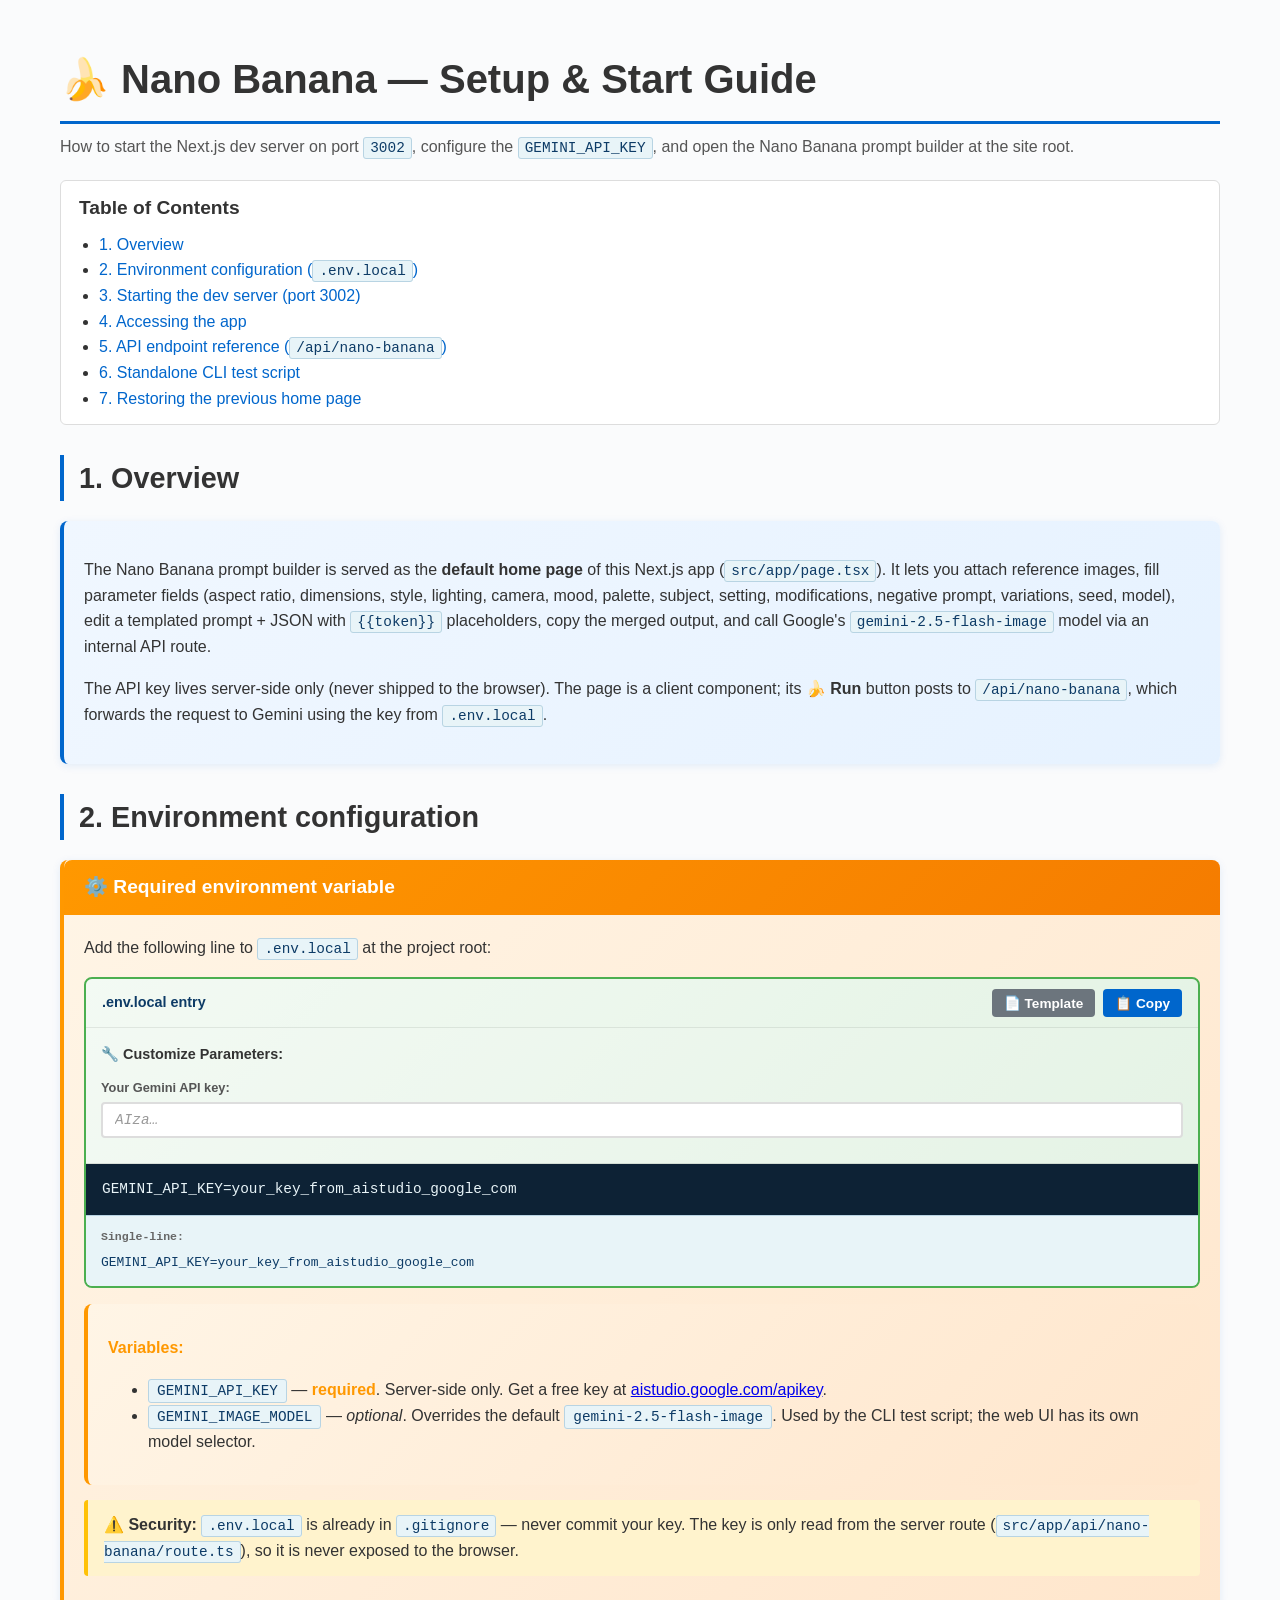
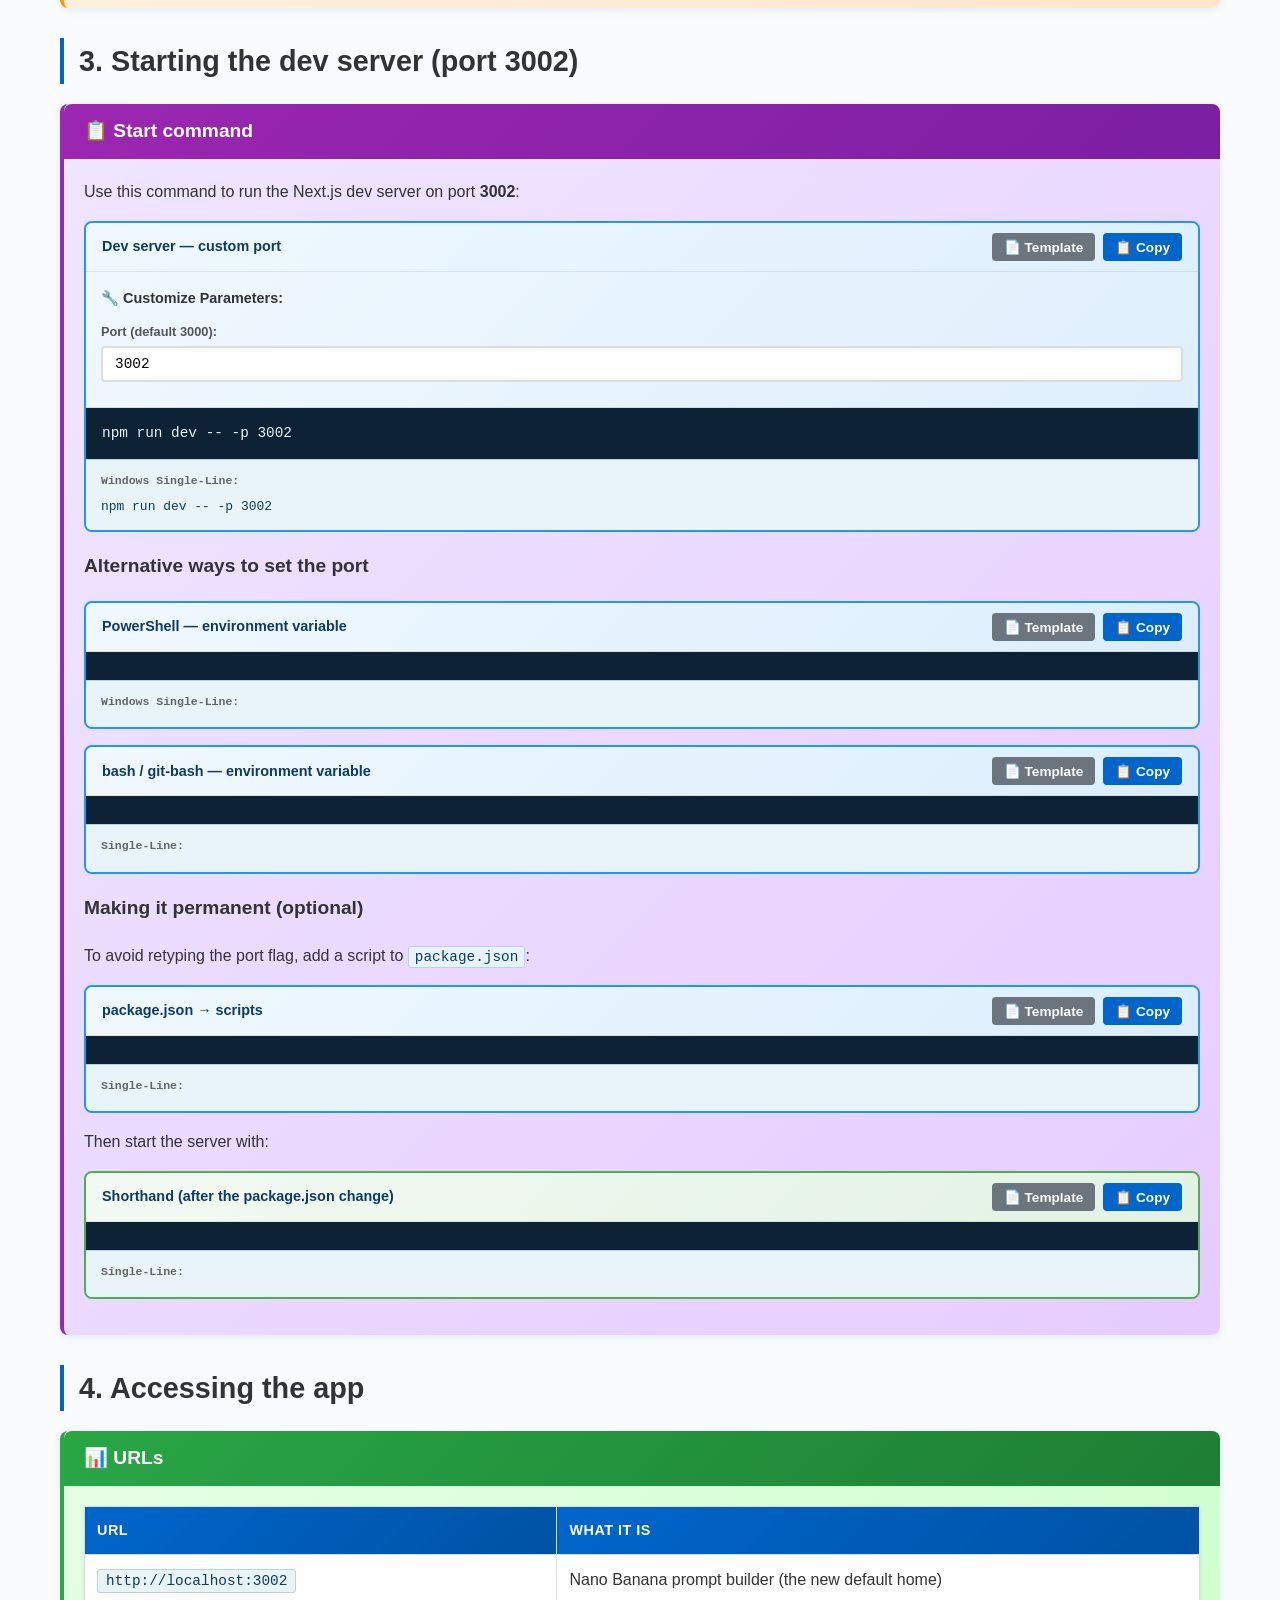
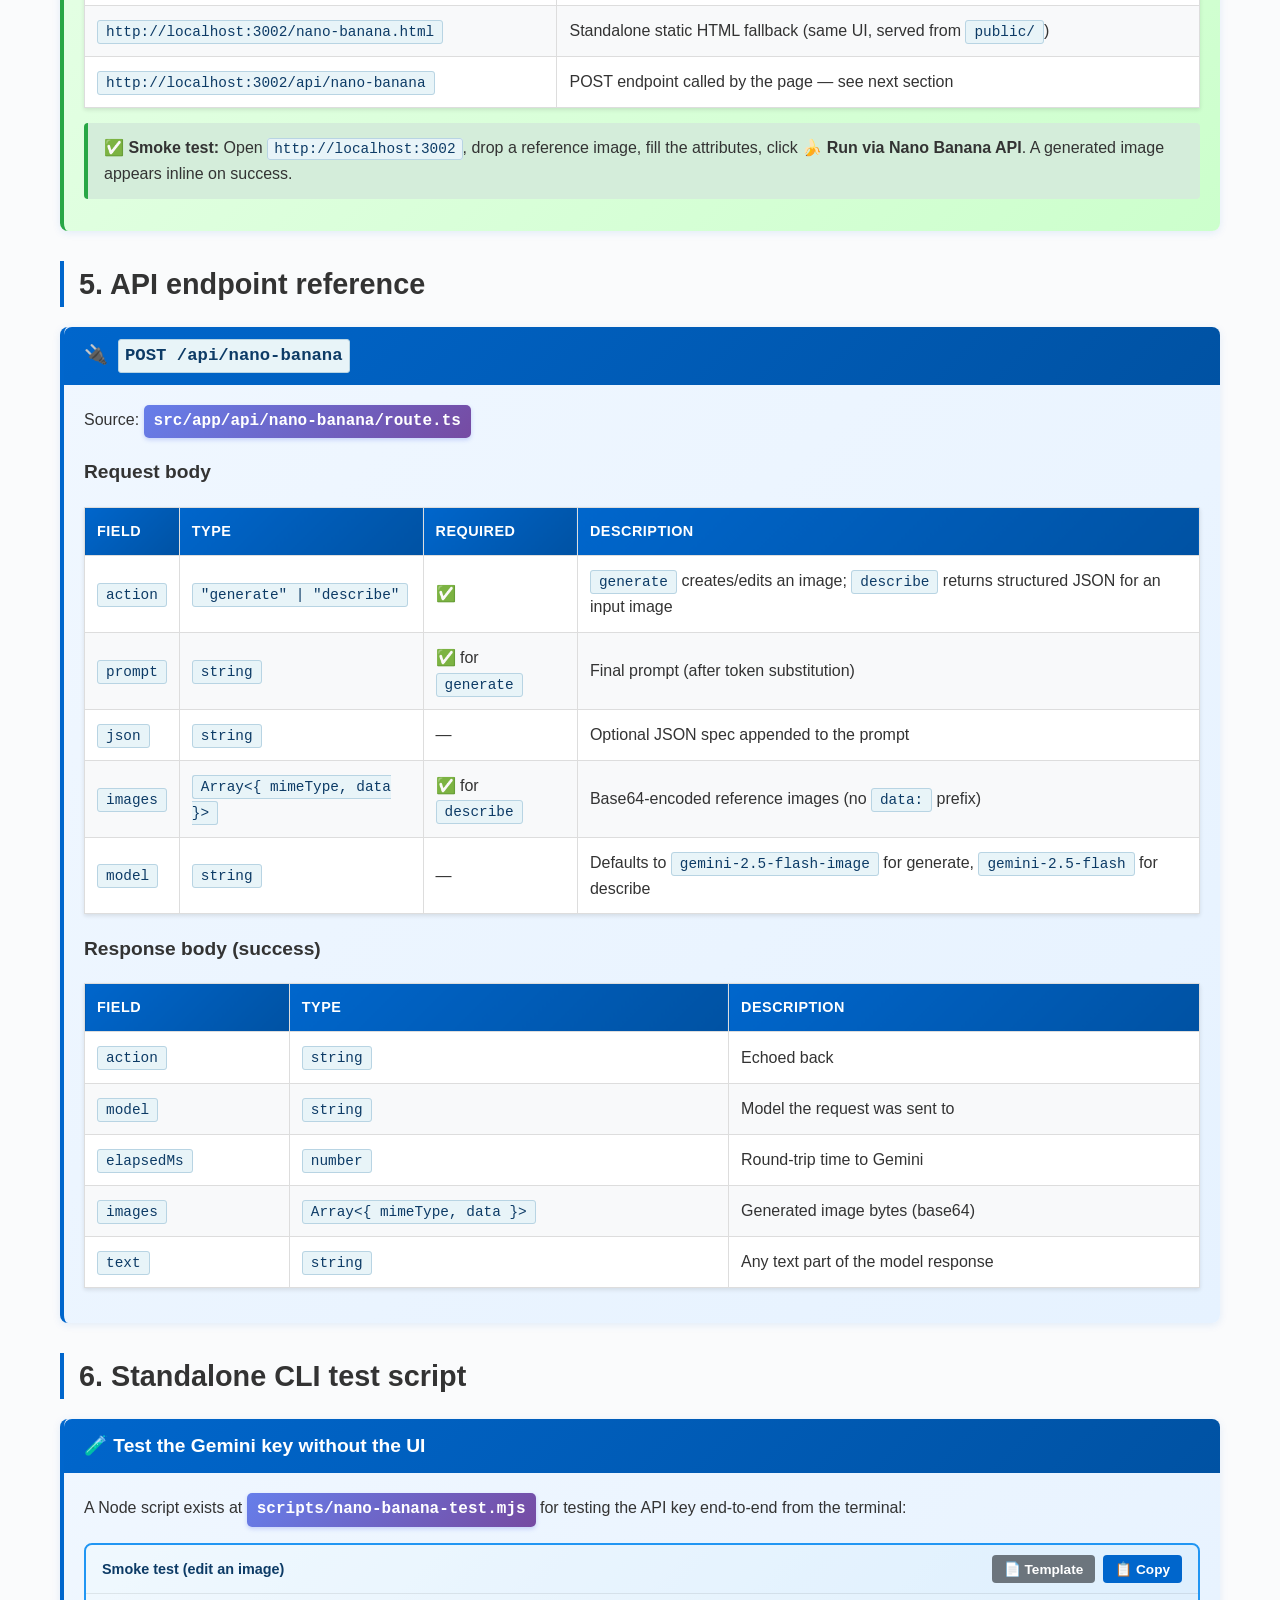
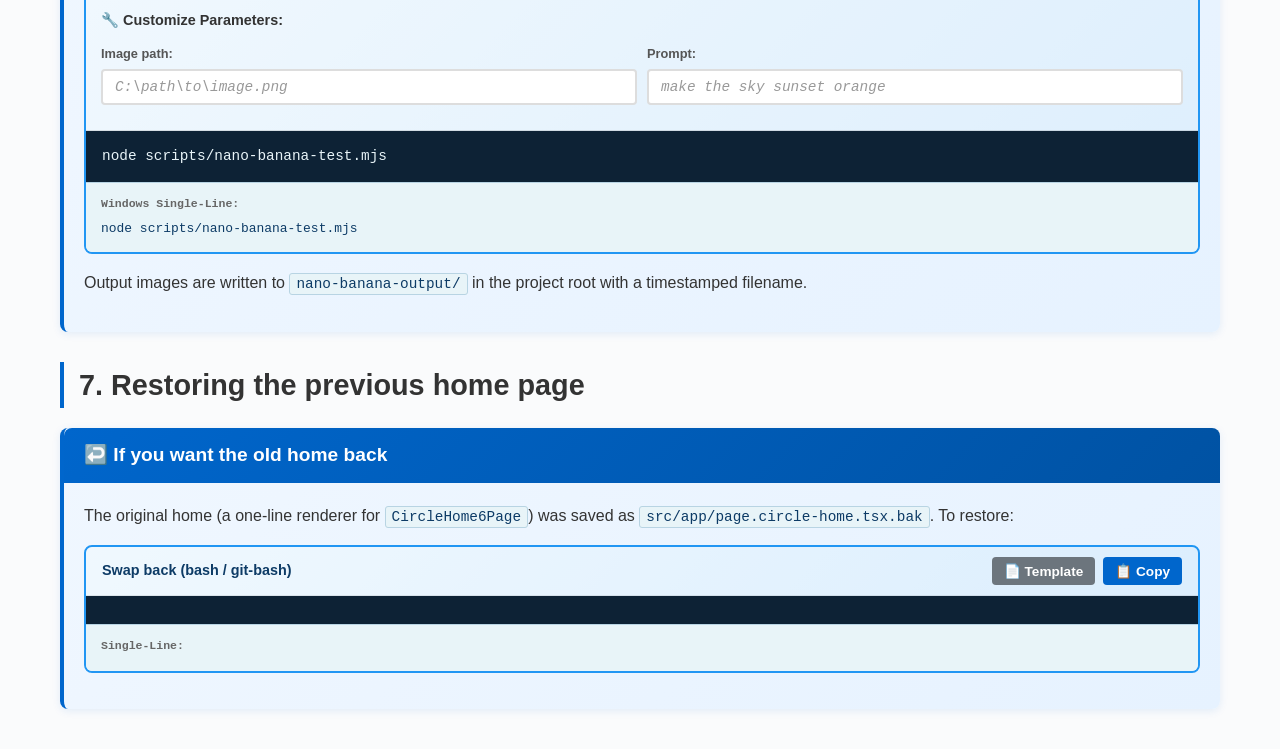
==== documentation/nano-banana/NANO_BANANA_SETUP_GUIDE.html @ 149f3171 "missing page fix" ====
<!DOCTYPE html>
<html lang="en">
<head>
<meta charset="UTF-8" />
<meta name="viewport" content="width=device-width, initial-scale=1.0" />
<meta name="description" content="Nano Banana (Gemini 2.5 Flash Image) setup guide — start the dev server, configure the API key, and run the prompt builder." />
<title>Nano Banana — Setup & Start Guide</title>
<style>
  * { box-sizing: border-box; }
  body {
    font-family: -apple-system, BlinkMacSystemFont, 'Segoe UI', Roboto, 'Helvetica Neue', Arial, sans-serif;
    line-height: 1.6; color: #333; max-width: 1200px; margin: 0 auto; padding: 20px; background: #fafbfc;
  }
  h1 { font-size: 2.5em; border-bottom: 3px solid #0066cc; padding-bottom: 10px; margin-bottom: 10px; }
  h2 { font-size: 1.8em; border-left: 4px solid #0066cc; padding-left: 15px; margin: 30px 0 15px 0; }
  h3 { font-size: 1.2em; color: #333; }
  h4 { font-size: 1em; color: #555; margin: 12px 0 6px 0; }
  p.lede { color: #555; margin-top: 0; }
  code {
    background-color: #e8f4f8; color: #0d3b66; padding: 2px 6px;
    border-radius: 3px; border: 1px solid #b8d4e3;
    font-family: 'Courier New', monospace; font-size: 0.9em;
  }
  .code-highlight { background-color: #e8f4f8; color: #0d3b66; padding: 2px 6px; border-radius: 3px; border: 1px solid #b8d4e3; font-family: 'Courier New', monospace; }
  .script-name {
    background: linear-gradient(135deg, #667eea 0%, #764ba2 100%); color: white;
    padding: 4px 10px; border-radius: 5px; font-family: 'Courier New', monospace;
    font-weight: bold; display: inline-block; box-shadow: 0 2px 4px rgba(102, 126, 234, 0.3);
  }

  /* Section containers */
  .section-container {
    background: linear-gradient(135deg, #f0f7ff 0%, #e6f2ff 100%);
    border-left: 4px solid #0066cc; border-radius: 8px;
    padding: 20px; margin: 20px 0;
    box-shadow: 0 2px 8px rgba(0, 102, 204, 0.1);
  }
  .section-container.usage { background: linear-gradient(135deg, #f0e6ff 0%, #e6ccff 100%); border-left-color: #9c27b0; }
  .section-container.parameters { background: linear-gradient(135deg, #fff5e6 0%, #ffe6cc 100%); border-left-color: #ff9800; }
  .section-container.output { background: linear-gradient(135deg, #e6ffe6 0%, #ccffcc 100%); border-left-color: #28a745; }
  .section-header {
    background: linear-gradient(135deg, #0066cc 0%, #0052a3 100%); color: white;
    padding: 12px 20px; margin: -20px -20px 20px -20px; border-radius: 8px 8px 0 0;
    font-size: 1.2em; font-weight: bold; display: flex; align-items: center; gap: 10px;
  }
  .section-header.usage { background: linear-gradient(135deg, #9c27b0 0%, #7b1fa2 100%); }
  .section-header.parameters { background: linear-gradient(135deg, #ff9800 0%, #f57c00 100%); }
  .section-header.output { background: linear-gradient(135deg, #28a745 0%, #1e7e34 100%); }

  /* Info / warning boxes */
  .info { background: #d1ecf1; border-left: 4px solid #0c5460; padding: 12px 16px; margin: 12px 0; border-radius: 4px; }
  .warning { background: #fff3cd; border-left: 4px solid #ffc107; padding: 12px 16px; margin: 12px 0; border-radius: 4px; }
  .success { background: #d4edda; border-left: 4px solid #28a745; padding: 12px 16px; margin: 12px 0; border-radius: 4px; }
  .info code, .warning code, .success code { background-color: #e8f4f8; color: #0d3b66; border: 1px solid #b8d4e3; }

  /* Command blocks */
  .command-block {
    border-radius: 8px; padding: 0; margin: 16px 0; overflow: hidden;
    border: 2px solid #2196f3;
    background: linear-gradient(135deg, #e3f2fd 0%, #bbdefb 100%);
  }
  .command-block.verify {
    background: linear-gradient(135deg, #e8f5e9 0%, #c8e6c9 100%);
    border-color: #4caf50;
  }
  .command-header {
    display: flex; align-items: center; justify-content: space-between;
    padding: 10px 16px; background: rgba(255, 255, 255, 0.45);
    border-bottom: 1px solid rgba(0, 0, 0, 0.08);
  }
  .command-type { font-weight: bold; color: #0d3b66; font-size: 0.9em; }
  .command-header-buttons { display: flex; gap: 8px; }
  .command-parameters { padding: 15px; background: rgba(255, 255, 255, 0.5); border-bottom: 1px solid rgba(0, 0, 0, 0.1); }
  .command-parameters h5 { margin: 0 0 12px 0; font-size: 0.9em; color: #333; font-weight: bold; }
  .parameter-group { display: grid; grid-template-columns: 1fr 1fr; gap: 10px; margin-bottom: 10px; }
  .parameter-group.single { grid-template-columns: 1fr; }
  .parameter-input { display: flex; flex-direction: column; gap: 4px; }
  .parameter-input label { font-size: 0.8em; color: #555; font-weight: 600; }
  .parameter-input input {
    padding: 8px 12px; border: 2px solid #ddd; border-radius: 4px;
    font-family: 'Courier New', monospace; font-size: 0.9em;
    transition: border-color 0.2s ease;
  }
  .parameter-input input:focus { outline: none; border-color: #0066cc; box-shadow: 0 0 0 3px rgba(0, 102, 204, 0.1); }
  .parameter-input input::placeholder { color: #999; font-style: italic; }
  @media (max-width: 768px) { .parameter-group { grid-template-columns: 1fr; } }

  .command-content {
    background: #0d2235; color: #e8f4f8; padding: 14px 16px;
    font-family: 'Courier New', monospace; font-size: 0.9em; white-space: pre-wrap; word-break: break-word;
  }
  .command-single-line {
    padding: 12px 15px; background: #e8f4f8; color: #0d3b66;
    border-top: 1px solid #b8d4e3; font-family: 'Courier New', monospace; font-size: 0.9em;
  }
  .command-single-line-label { color: #666; font-size: 0.8em; margin-bottom: 4px; font-weight: bold; }
  .command-single-line code { background: transparent; border: none; padding: 0; color: #0d3b66; }

  /* Copy buttons */
  .copy-button, .copy-button-template {
    color: white; border: none; padding: 6px 12px; border-radius: 4px;
    cursor: pointer; font-size: 0.85em; font-weight: bold;
    transition: all 0.3s ease;
  }
  .copy-button { background-color: #0066cc; }
  .copy-button:hover { background-color: #0052a3; transform: translateY(-1px); box-shadow: 0 2px 4px rgba(0, 0, 0, 0.2); }
  .copy-button.copied { background-color: #28a745; }
  .copy-button-template { background-color: #6c757d; }
  .copy-button-template:hover { background-color: #5a6268; transform: translateY(-1px); box-shadow: 0 2px 4px rgba(0, 0, 0, 0.2); }
  .copy-button-template.copied { background-color: #28a745; }

  /* Tables */
  table {
    border-collapse: collapse; width: 100%; margin: 15px 0;
    background: white; box-shadow: 0 2px 4px rgba(0, 0, 0, 0.1);
  }
  th, td { border: 1px solid #ddd; padding: 12px; text-align: left; }
  th {
    background: linear-gradient(135deg, #0066cc 0%, #0052a3 100%); color: white;
    font-weight: bold; text-transform: uppercase; font-size: 0.9em; letter-spacing: 0.5px;
  }
  tr:nth-child(even) { background-color: #f8f9fa; }
  tr:hover { background-color: #e3f2fd; transition: background-color 0.2s ease; }
  td code { background-color: #e8f4f8; color: #0d3b66; padding: 3px 8px; border-radius: 3px; border: 1px solid #b8d4e3; }

  /* TOC */
  .toc { background: #fff; border: 1px solid #ddd; border-radius: 6px; padding: 12px 18px; margin: 20px 0; }
  .toc h3 { margin: 0 0 8px 0; }
  .toc ul { margin: 0; padding-left: 20px; }
  .toc a { color: #0066cc; text-decoration: none; }
  .toc a:hover { text-decoration: underline; }

  /* Parameters list container */
  .parameters-list { background: linear-gradient(135deg, #fff5e6 0%, #ffe6cc 100%); border-left: 4px solid #ff9800; border-radius: 8px; padding: 15px 20px; margin: 15px 0; }
  .parameters-list strong { color: #ff9800; font-weight: bold; }
  .parameters-list code { background-color: #e8f4f8; color: #0d3b66; padding: 3px 8px; border-radius: 3px; border: 1px solid #b8d4e3; }
</style>
</head>
<body>

<h1>🍌 Nano Banana — Setup &amp; Start Guide</h1>
<p class="lede">
  How to start the Next.js dev server on port <code>3002</code>, configure the
  <code>GEMINI_API_KEY</code>, and open the Nano Banana prompt builder at the site root.
</p>

<div class="toc">
  <h3>Table of Contents</h3>
  <ul>
    <li><a href="#overview">1. Overview</a></li>
    <li><a href="#env">2. Environment configuration (<code>.env.local</code>)</a></li>
    <li><a href="#start">3. Starting the dev server (port 3002)</a></li>
    <li><a href="#access">4. Accessing the app</a></li>
    <li><a href="#api">5. API endpoint reference (<code>/api/nano-banana</code>)</a></li>
    <li><a href="#cli">6. Standalone CLI test script</a></li>
    <li><a href="#restore">7. Restoring the previous home page</a></li>
  </ul>
</div>

<!-- ============================================ -->
<h2 id="overview">1. Overview</h2>
<div class="section-container">
  <p>
    The Nano Banana prompt builder is served as the <strong>default home page</strong> of this Next.js app
    (<code>src/app/page.tsx</code>). It lets you attach reference images, fill parameter fields
    (aspect ratio, dimensions, style, lighting, camera, mood, palette, subject, setting, modifications,
    negative prompt, variations, seed, model), edit a templated prompt + JSON with <code>{{token}}</code>
    placeholders, copy the merged output, and call Google's
    <code>gemini-2.5-flash-image</code> model via an internal API route.
  </p>
  <p>
    The API key lives server-side only (never shipped to the browser). The page is a client component;
    its <strong>🍌 Run</strong> button posts to <code>/api/nano-banana</code>, which forwards the request
    to Gemini using the key from <code>.env.local</code>.
  </p>
</div>

<!-- ============================================ -->
<h2 id="env">2. Environment configuration</h2>
<div class="section-container parameters">
  <div class="section-header parameters">⚙️ Required environment variable</div>
  <p>Add the following line to <code>.env.local</code> at the project root:</p>

  <div class="command-block verify" data-command-type="verify"
       data-command-base="GEMINI_API_KEY"
       data-template-command="GEMINI_API_KEY=your_key_from_aistudio_google_com">
    <div class="command-header">
      <span class="command-type">.env.local entry</span>
      <div class="command-header-buttons">
        <button class="copy-button-template" onclick="copyTemplateCommand(this, 'env-gemini-key')" title="Copy template">📄 Template</button>
        <button class="copy-button" onclick="copyCommand(this, 'env-gemini-key')" title="Copy customized">📋 Copy</button>
      </div>
    </div>
    <div class="command-parameters">
      <h5>🔧 Customize Parameters:</h5>
      <div class="parameter-group single">
        <div class="parameter-input">
          <label for="env-gemini-key-value">Your Gemini API key:</label>
          <input type="text" id="env-gemini-key-value" placeholder="AIza…" oninput="updateCommand('env-gemini-key', 'value', this.value)">
        </div>
      </div>
    </div>
    <div class="command-content" id="env-gemini-key">GEMINI_API_KEY=your_key_from_aistudio_google_com</div>
    <div class="command-single-line">
      <div class="command-single-line-label">Single-line:</div>
      <code id="env-gemini-key-single-code">GEMINI_API_KEY=your_key_from_aistudio_google_com</code>
    </div>
  </div>

  <div class="parameters-list">
    <p><strong>Variables:</strong></p>
    <ul>
      <li><code>GEMINI_API_KEY</code> — <strong>required</strong>. Server-side only. Get a free key at <a href="https://aistudio.google.com/apikey" target="_blank" rel="noopener noreferrer">aistudio.google.com/apikey</a>.</li>
      <li><code>GEMINI_IMAGE_MODEL</code> — <em>optional</em>. Overrides the default <code>gemini-2.5-flash-image</code>. Used by the CLI test script; the web UI has its own model selector.</li>
    </ul>
  </div>

  <div class="warning">
    <strong>⚠️ Security:</strong> <code>.env.local</code> is already in <code>.gitignore</code> — never commit your key. The key is only read from the server route (<code>src/app/api/nano-banana/route.ts</code>), so it is never exposed to the browser.
  </div>
</div>

<!-- ============================================ -->
<h2 id="start">3. Starting the dev server (port 3002)</h2>
<div class="section-container usage">
  <div class="section-header usage">📋 Start command</div>

  <p>Use this command to run the Next.js dev server on port <strong>3002</strong>:</p>

  <div class="command-block" data-command-type="setup"
       data-command-base="npm run dev --"
       data-template-command="npm run dev -- -p 3002">
    <div class="command-header">
      <span class="command-type">Dev server — custom port</span>
      <div class="command-header-buttons">
        <button class="copy-button-template" onclick="copyTemplateCommand(this, 'dev-start-port')" title="Copy template">📄 Template</button>
        <button class="copy-button" onclick="copyCommand(this, 'dev-start-port')" title="Copy customized">📋 Copy</button>
      </div>
    </div>
    <div class="command-parameters">
      <h5>🔧 Customize Parameters:</h5>
      <div class="parameter-group single">
        <div class="parameter-input">
          <label for="dev-start-port-port">Port (default 3000):</label>
          <input type="text" id="dev-start-port-port" placeholder="3002" value="3002" oninput="updateCommand('dev-start-port', 'port', this.value)">
        </div>
      </div>
    </div>
    <div class="command-content" id="dev-start-port">npm run dev -- -p 3002</div>
    <div class="command-single-line">
      <div class="command-single-line-label">Windows Single-Line:</div>
      <code id="dev-start-port-single-code">npm run dev -- -p 3002</code>
    </div>
  </div>

  <h3>Alternative ways to set the port</h3>

  <div class="command-block" data-command-type="setup"
       data-command-base=""
       data-template-command="$env:PORT=&quot;3002&quot;; npm run dev">
    <div class="command-header">
      <span class="command-type">PowerShell — environment variable</span>
      <div class="command-header-buttons">
        <button class="copy-button-template" onclick="copyTemplateCommand(this, 'dev-start-pwsh')" title="Copy template">📄 Template</button>
        <button class="copy-button" onclick="copyCommand(this, 'dev-start-pwsh')" title="Copy">📋 Copy</button>
      </div>
    </div>
    <div class="command-content" id="dev-start-pwsh">$env:PORT="3002"; npm run dev</div>
    <div class="command-single-line">
      <div class="command-single-line-label">Windows Single-Line:</div>
      <code id="dev-start-pwsh-single-code">$env:PORT="3002"; npm run dev</code>
    </div>
  </div>

  <div class="command-block" data-command-type="setup"
       data-command-base=""
       data-template-command="PORT=3002 npm run dev">
    <div class="command-header">
      <span class="command-type">bash / git-bash — environment variable</span>
      <div class="command-header-buttons">
        <button class="copy-button-template" onclick="copyTemplateCommand(this, 'dev-start-bash')" title="Copy template">📄 Template</button>
        <button class="copy-button" onclick="copyCommand(this, 'dev-start-bash')" title="Copy">📋 Copy</button>
      </div>
    </div>
    <div class="command-content" id="dev-start-bash">PORT=3002 npm run dev</div>
    <div class="command-single-line">
      <div class="command-single-line-label">Single-Line:</div>
      <code id="dev-start-bash-single-code">PORT=3002 npm run dev</code>
    </div>
  </div>

  <h3>Making it permanent (optional)</h3>
  <p>To avoid retyping the port flag, add a script to <code>package.json</code>:</p>

  <div class="command-block" data-command-type="setup"
       data-command-base=""
       data-template-command='"dev:3002": "next dev --webpack -p 3002"'>
    <div class="command-header">
      <span class="command-type">package.json → scripts</span>
      <div class="command-header-buttons">
        <button class="copy-button-template" onclick="copyTemplateCommand(this, 'pkg-json-script')" title="Copy template">📄 Template</button>
        <button class="copy-button" onclick="copyCommand(this, 'pkg-json-script')" title="Copy">📋 Copy</button>
      </div>
    </div>
    <div class="command-content" id="pkg-json-script">"dev:3002": "next dev --webpack -p 3002"</div>
    <div class="command-single-line">
      <div class="command-single-line-label">Single-Line:</div>
      <code id="pkg-json-script-single-code">"dev:3002": "next dev --webpack -p 3002"</code>
    </div>
  </div>

  <p>Then start the server with:</p>

  <div class="command-block verify" data-command-type="verify"
       data-command-base=""
       data-template-command="npm run dev:3002">
    <div class="command-header">
      <span class="command-type">Shorthand (after the package.json change)</span>
      <div class="command-header-buttons">
        <button class="copy-button-template" onclick="copyTemplateCommand(this, 'dev-3002-short')" title="Copy template">📄 Template</button>
        <button class="copy-button" onclick="copyCommand(this, 'dev-3002-short')" title="Copy">📋 Copy</button>
      </div>
    </div>
    <div class="command-content" id="dev-3002-short">npm run dev:3002</div>
    <div class="command-single-line">
      <div class="command-single-line-label">Single-Line:</div>
      <code id="dev-3002-short-single-code">npm run dev:3002</code>
    </div>
  </div>
</div>

<!-- ============================================ -->
<h2 id="access">4. Accessing the app</h2>
<div class="section-container output">
  <div class="section-header output">📊 URLs</div>
  <table>
    <thead>
      <tr><th>URL</th><th>What it is</th></tr>
    </thead>
    <tbody>
      <tr><td><code>http://localhost:3002</code></td><td>Nano Banana prompt builder (the new default home)</td></tr>
      <tr><td><code>http://localhost:3002/nano-banana.html</code></td><td>Standalone static HTML fallback (same UI, served from <code>public/</code>)</td></tr>
      <tr><td><code>http://localhost:3002/api/nano-banana</code></td><td>POST endpoint called by the page — see next section</td></tr>
    </tbody>
  </table>

  <div class="success">
    <strong>✅ Smoke test:</strong> Open <code>http://localhost:3002</code>, drop a reference image, fill the attributes, click <strong>🍌 Run via Nano Banana API</strong>. A generated image appears inline on success.
  </div>
</div>

<!-- ============================================ -->
<h2 id="api">5. API endpoint reference</h2>
<div class="section-container">
  <div class="section-header">🔌 <code>POST /api/nano-banana</code></div>
  <p>Source: <span class="script-name">src/app/api/nano-banana/route.ts</span></p>

  <h3>Request body</h3>
  <table>
    <thead>
      <tr><th>Field</th><th>Type</th><th>Required</th><th>Description</th></tr>
    </thead>
    <tbody>
      <tr><td><code>action</code></td><td><code>"generate" | "describe"</code></td><td>✅</td><td><code>generate</code> creates/edits an image; <code>describe</code> returns structured JSON for an input image</td></tr>
      <tr><td><code>prompt</code></td><td><code>string</code></td><td>✅ for <code>generate</code></td><td>Final prompt (after token substitution)</td></tr>
      <tr><td><code>json</code></td><td><code>string</code></td><td>—</td><td>Optional JSON spec appended to the prompt</td></tr>
      <tr><td><code>images</code></td><td><code>Array&lt;{ mimeType, data }&gt;</code></td><td>✅ for <code>describe</code></td><td>Base64-encoded reference images (no <code>data:</code> prefix)</td></tr>
      <tr><td><code>model</code></td><td><code>string</code></td><td>—</td><td>Defaults to <code>gemini-2.5-flash-image</code> for generate, <code>gemini-2.5-flash</code> for describe</td></tr>
    </tbody>
  </table>

  <h3>Response body (success)</h3>
  <table>
    <thead>
      <tr><th>Field</th><th>Type</th><th>Description</th></tr>
    </thead>
    <tbody>
      <tr><td><code>action</code></td><td><code>string</code></td><td>Echoed back</td></tr>
      <tr><td><code>model</code></td><td><code>string</code></td><td>Model the request was sent to</td></tr>
      <tr><td><code>elapsedMs</code></td><td><code>number</code></td><td>Round-trip time to Gemini</td></tr>
      <tr><td><code>images</code></td><td><code>Array&lt;{ mimeType, data }&gt;</code></td><td>Generated image bytes (base64)</td></tr>
      <tr><td><code>text</code></td><td><code>string</code></td><td>Any text part of the model response</td></tr>
    </tbody>
  </table>
</div>

<!-- ============================================ -->
<h2 id="cli">6. Standalone CLI test script</h2>
<div class="section-container">
  <div class="section-header">🧪 Test the Gemini key without the UI</div>
  <p>A Node script exists at <span class="script-name">scripts/nano-banana-test.mjs</span> for testing the API key end-to-end from the terminal:</p>

  <div class="command-block" data-command-type="setup"
       data-command-base="node scripts/nano-banana-test.mjs"
       data-template-command='node scripts/nano-banana-test.mjs "C:\\path\\to\\image.png" "your edit prompt here"'>
    <div class="command-header">
      <span class="command-type">Smoke test (edit an image)</span>
      <div class="command-header-buttons">
        <button class="copy-button-template" onclick="copyTemplateCommand(this, 'cli-test')" title="Copy template">📄 Template</button>
        <button class="copy-button" onclick="copyCommand(this, 'cli-test')" title="Copy customized">📋 Copy</button>
      </div>
    </div>
    <div class="command-parameters">
      <h5>🔧 Customize Parameters:</h5>
      <div class="parameter-group">
        <div class="parameter-input">
          <label for="cli-test-imagePath">Image path:</label>
          <input type="text" id="cli-test-imagePath" placeholder="C:\path\to\image.png" oninput="updateCommand('cli-test', 'imagePath', this.value)">
        </div>
        <div class="parameter-input">
          <label for="cli-test-prompt">Prompt:</label>
          <input type="text" id="cli-test-prompt" placeholder="make the sky sunset orange" oninput="updateCommand('cli-test', 'prompt', this.value)">
        </div>
      </div>
    </div>
    <div class="command-content" id="cli-test">node scripts/nano-banana-test.mjs</div>
    <div class="command-single-line">
      <div class="command-single-line-label">Windows Single-Line:</div>
      <code id="cli-test-single-code">node scripts/nano-banana-test.mjs</code>
    </div>
  </div>

  <p>Output images are written to <code>nano-banana-output/</code> in the project root with a timestamped filename.</p>
</div>

<!-- ============================================ -->
<h2 id="restore">7. Restoring the previous home page</h2>
<div class="section-container">
  <div class="section-header">↩️ If you want the old home back</div>
  <p>The original home (a one-line renderer for <code>CircleHome6Page</code>) was saved as <code>src/app/page.circle-home.tsx.bak</code>. To restore:</p>

  <div class="command-block" data-command-type="verify"
       data-command-base=""
       data-template-command="mv src/app/page.tsx src/app/page.nano-banana.tsx.bak; mv src/app/page.circle-home.tsx.bak src/app/page.tsx">
    <div class="command-header">
      <span class="command-type">Swap back (bash / git-bash)</span>
      <div class="command-header-buttons">
        <button class="copy-button-template" onclick="copyTemplateCommand(this, 'restore-home')" title="Copy template">📄 Template</button>
        <button class="copy-button" onclick="copyCommand(this, 'restore-home')" title="Copy">📋 Copy</button>
      </div>
    </div>
    <div class="command-content" id="restore-home">mv src/app/page.tsx src/app/page.nano-banana.tsx.bak; mv src/app/page.circle-home.tsx.bak src/app/page.tsx</div>
    <div class="command-single-line">
      <div class="command-single-line-label">Single-Line:</div>
      <code id="restore-home-single-code">mv src/app/page.tsx src/app/page.nano-banana.tsx.bak; mv src/app/page.circle-home.tsx.bak src/app/page.tsx</code>
    </div>
  </div>
</div>

<script>
  const commandParams = {};

  function fallbackCopy(text, button) {
    const ta = document.createElement('textarea');
    ta.value = text;
    document.body.appendChild(ta);
    ta.select();
    try { document.execCommand('copy'); } catch (e) { /* ignore */ }
    document.body.removeChild(ta);
    flashCopied(button);
  }

  function flashCopied(button) {
    const original = button.textContent;
    const isTemplate = button.classList.contains('copy-button-template');
    button.classList.add('copied');
    button.textContent = '✓ Copied!';
    setTimeout(() => {
      button.classList.remove('copied');
      button.textContent = isTemplate ? '📄 Template' : '📋 Copy';
    }, 1800);
    void original;
  }

  function updateCommand(commandId, paramName, paramValue) {
    if (!commandParams[commandId]) commandParams[commandId] = {};
    commandParams[commandId][paramName] = paramValue;
    updateCommandFromParams(commandId);
  }

  function updateCommandFromParams(commandId) {
    const commandElement = document.getElementById(commandId);
    if (!commandElement) return;
    const commandBlock = commandElement.closest('.command-block');
    if (!commandBlock) return;
    const baseCommand = commandBlock.getAttribute('data-command-base') || '';
    const params = commandParams[commandId] || {};
    let command = baseCommand;

    if (commandId === 'dev-start-port') {
      const port = (params.port || '3002').trim();
      command = `npm run dev -- -p ${port}`;
    } else if (commandId === 'env-gemini-key') {
      const value = (params.value || 'your_key_from_aistudio_google_com').trim();
      command = `GEMINI_API_KEY=${value}`;
    } else if (commandId === 'cli-test') {
      const p = (params.imagePath || '').trim();
      const pr = (params.prompt || '').trim();
      command = 'node scripts/nano-banana-test.mjs';
      if (p) command += ` "${p}"`;
      if (pr) command += ` "${pr}"`;
    }

    commandElement.textContent = command;
    const single = document.getElementById(commandId + '-single-code');
    if (single) single.textContent = command;
  }

  function copyCommand(button, commandId) {
    const commandElement = document.getElementById(commandId);
    if (!commandElement) return;
    const text = commandElement.textContent.trim();
    if (navigator.clipboard && navigator.clipboard.writeText) {
      navigator.clipboard.writeText(text).then(() => flashCopied(button)).catch(() => fallbackCopy(text, button));
    } else {
      fallbackCopy(text, button);
    }
  }

  function copyTemplateCommand(button, commandId) {
    const commandBlock = button.closest('.command-block');
    if (!commandBlock) return;
    let templateCommand = commandBlock.getAttribute('data-template-command') || '';
    templateCommand = templateCommand.replace(/&quot;/g, '"');
    if (!templateCommand) {
      const commandElement = document.getElementById(commandId);
      if (commandElement) templateCommand = commandElement.textContent.trim();
    }
    if (navigator.clipboard && navigator.clipboard.writeText) {
      navigator.clipboard.writeText(templateCommand).then(() => flashCopied(button)).catch(() => fallbackCopy(templateCommand, button));
    } else {
      fallbackCopy(templateCommand, button);
    }
  }

  function initializeCommands() {
    document.querySelectorAll('.command-block[data-command-base]').forEach(block => {
      const commandContent = block.querySelector('.command-content');
      if (!commandContent || !commandContent.id) return;
      const commandId = commandContent.id;
      block.querySelectorAll('.parameter-input input').forEach(input => {
        const inputId = input.id;
        if (!inputId || !inputId.startsWith(commandId + '-')) return;
        const paramName = inputId.substring(commandId.length + 1);
        if (!commandParams[commandId]) commandParams[commandId] = {};
        commandParams[commandId][paramName] = input.value || '';
      });
      updateCommandFromParams(commandId);
    });
  }

  document.addEventListener('DOMContentLoaded', initializeCommands);
</script>

</body>
</html>
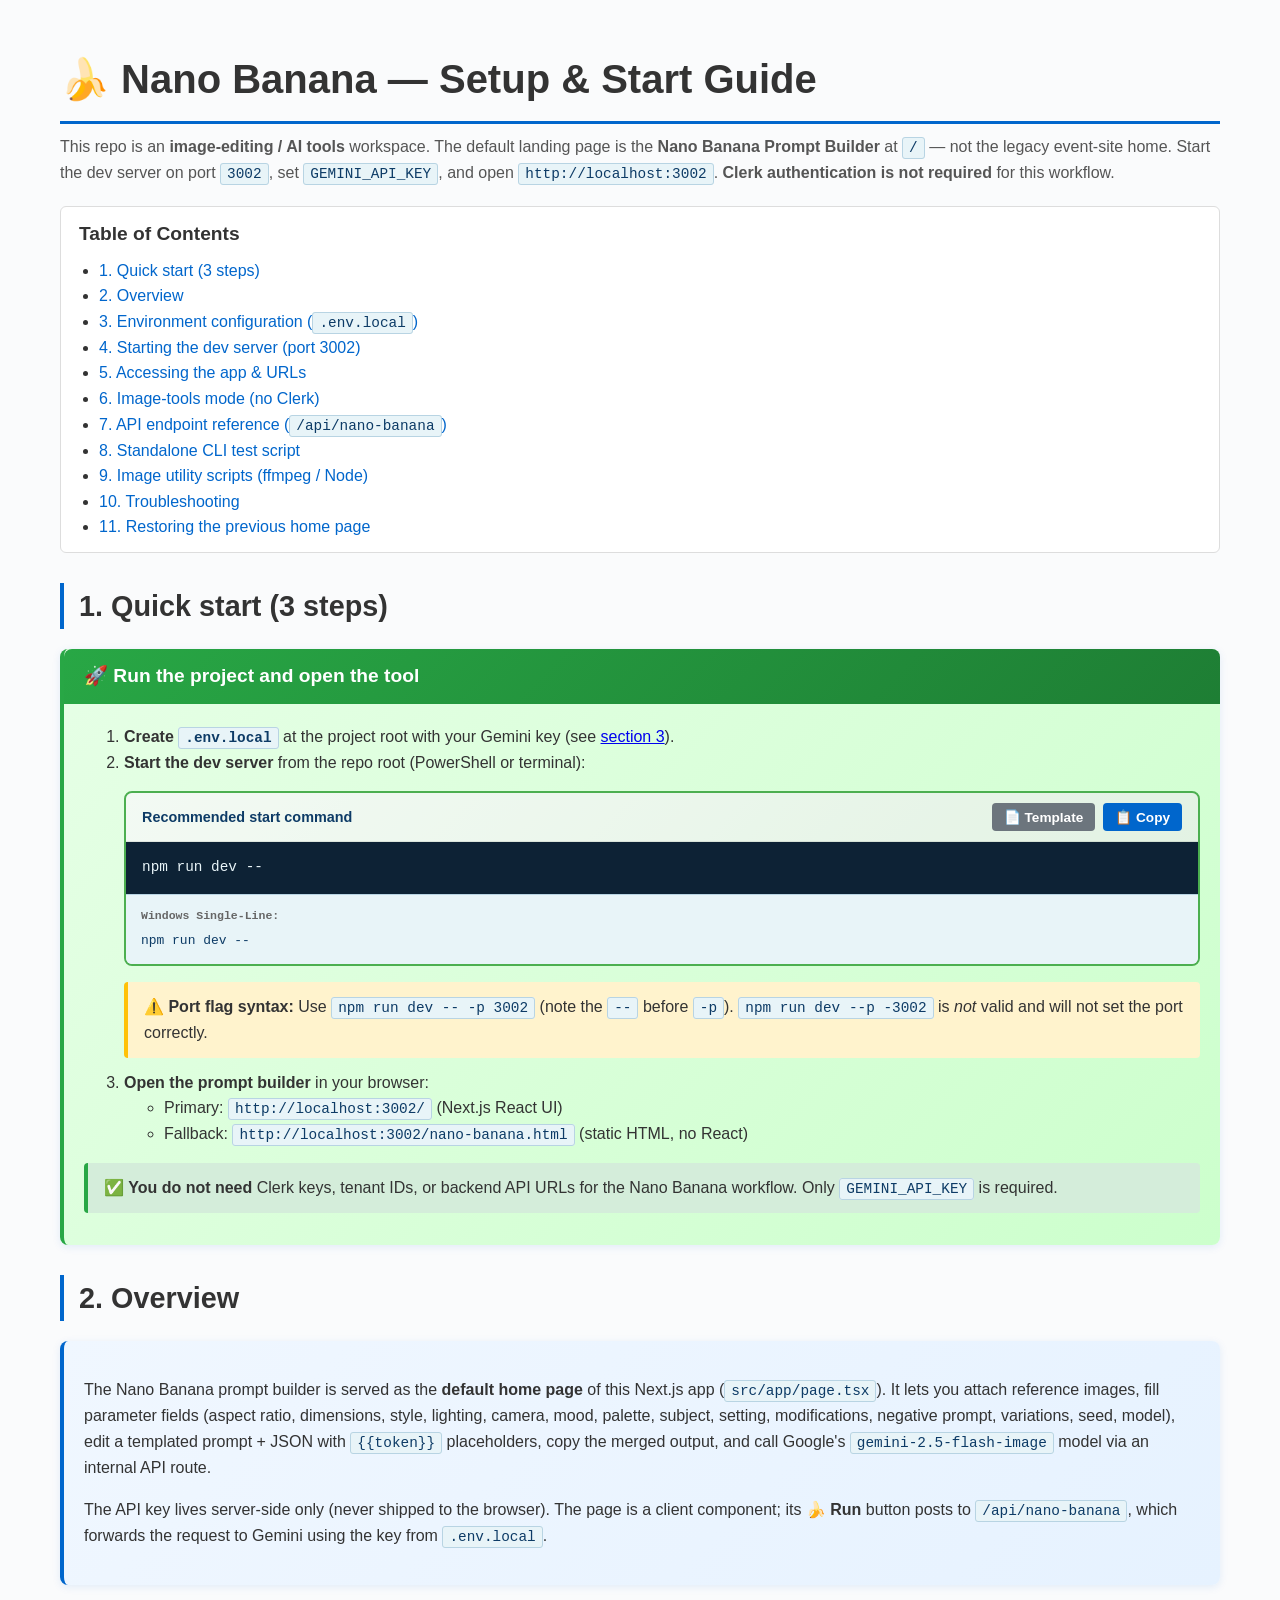
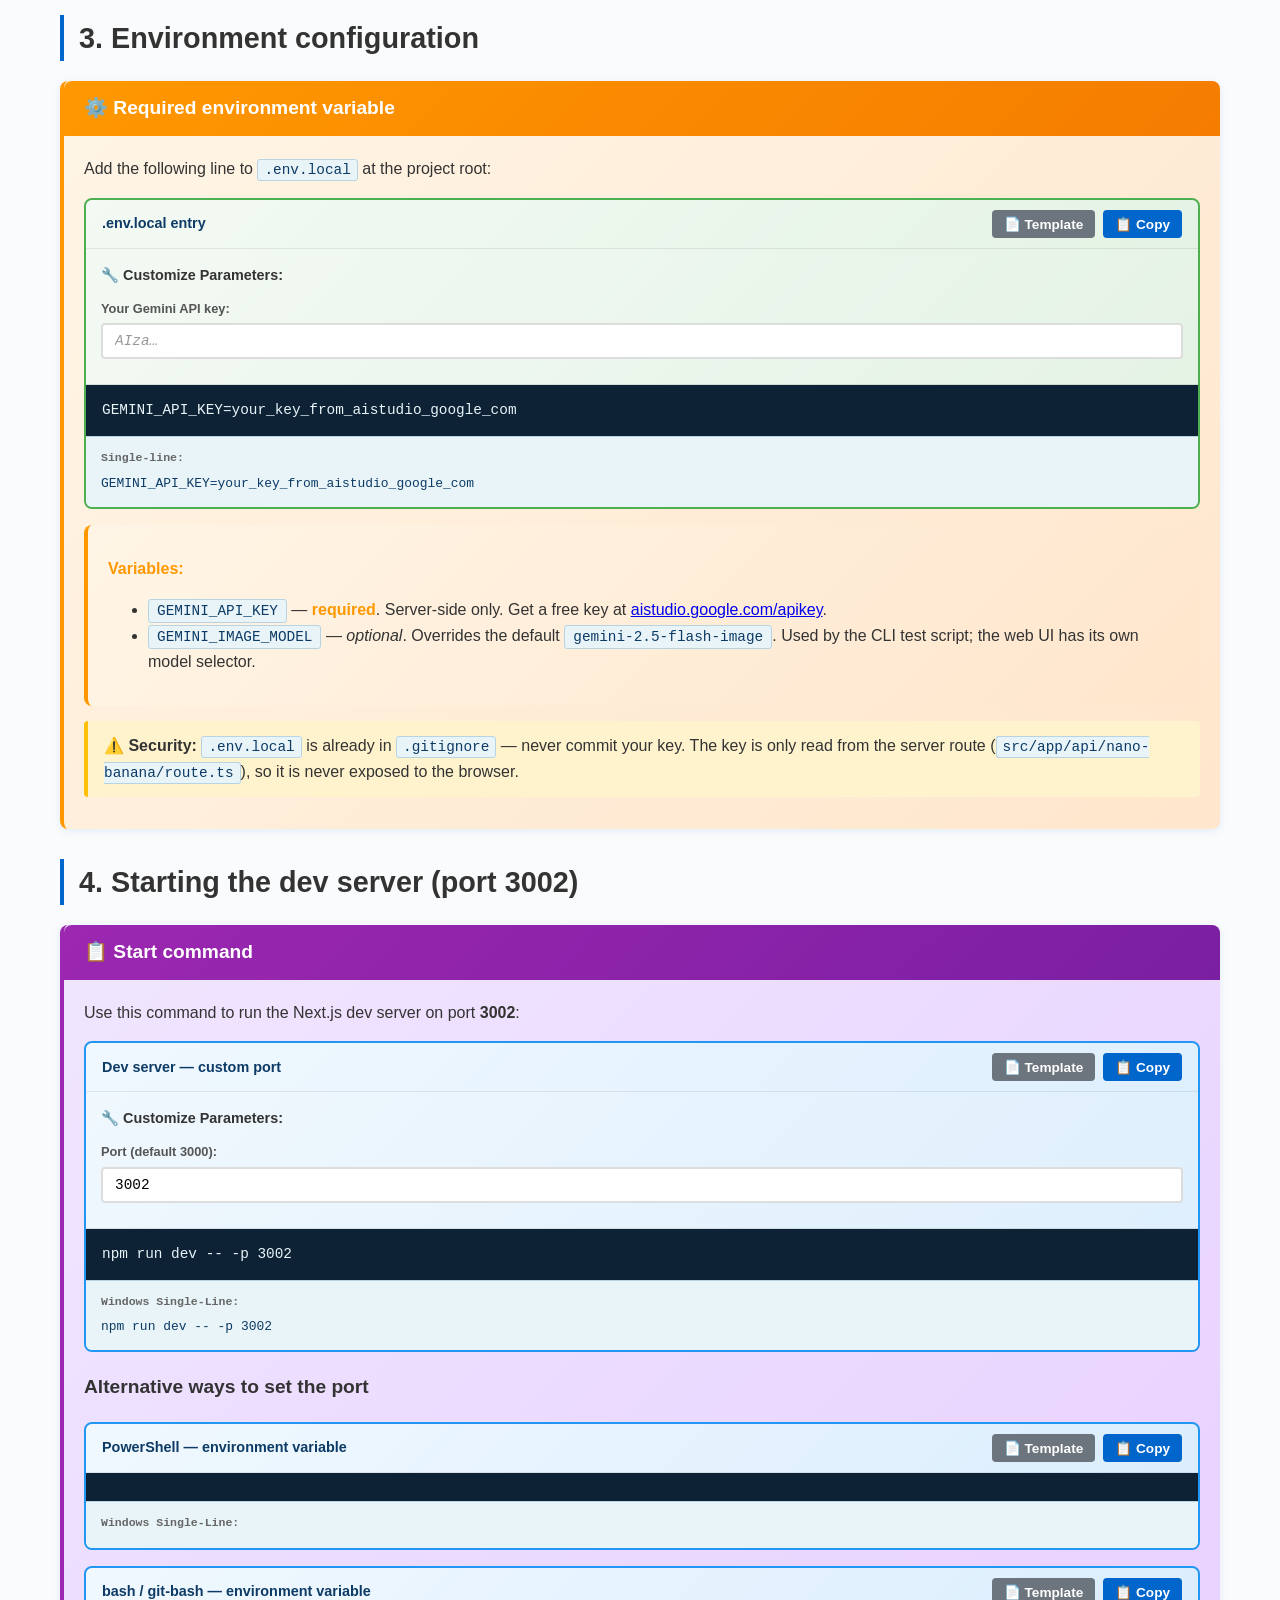
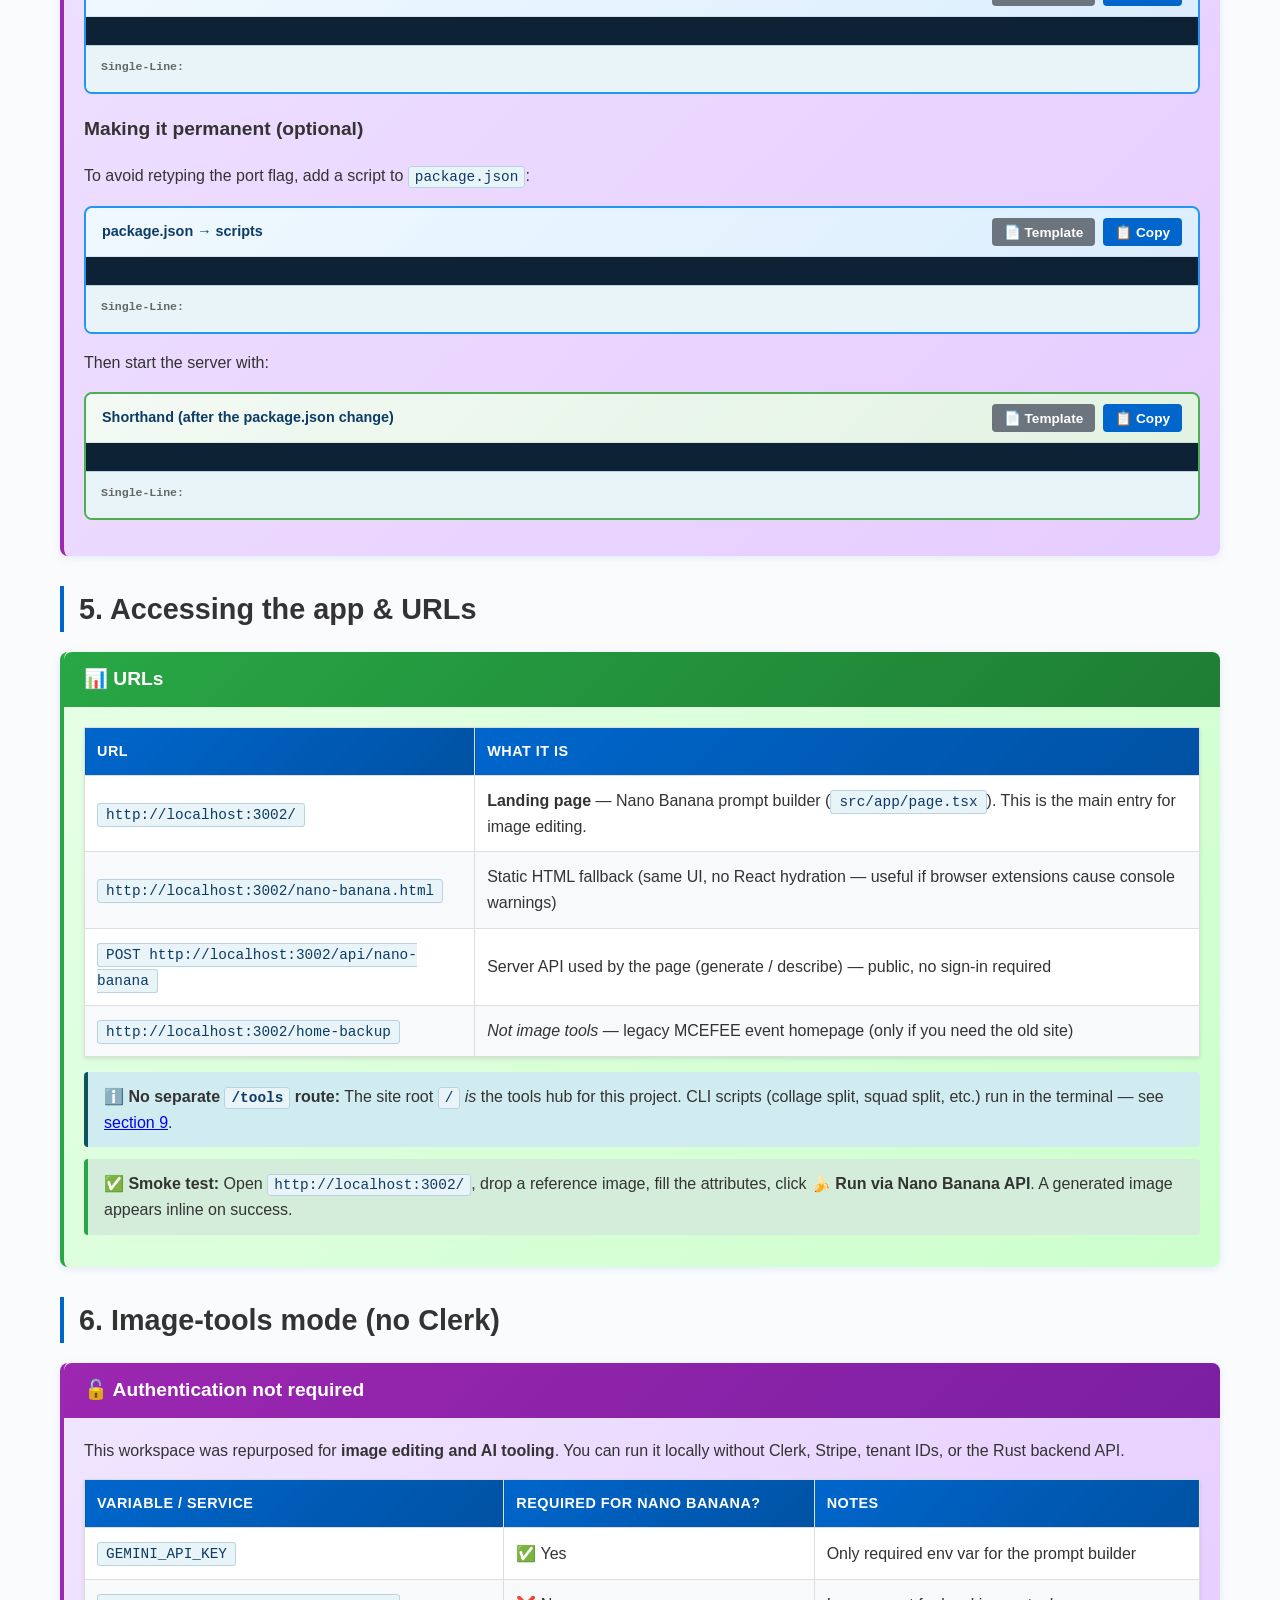
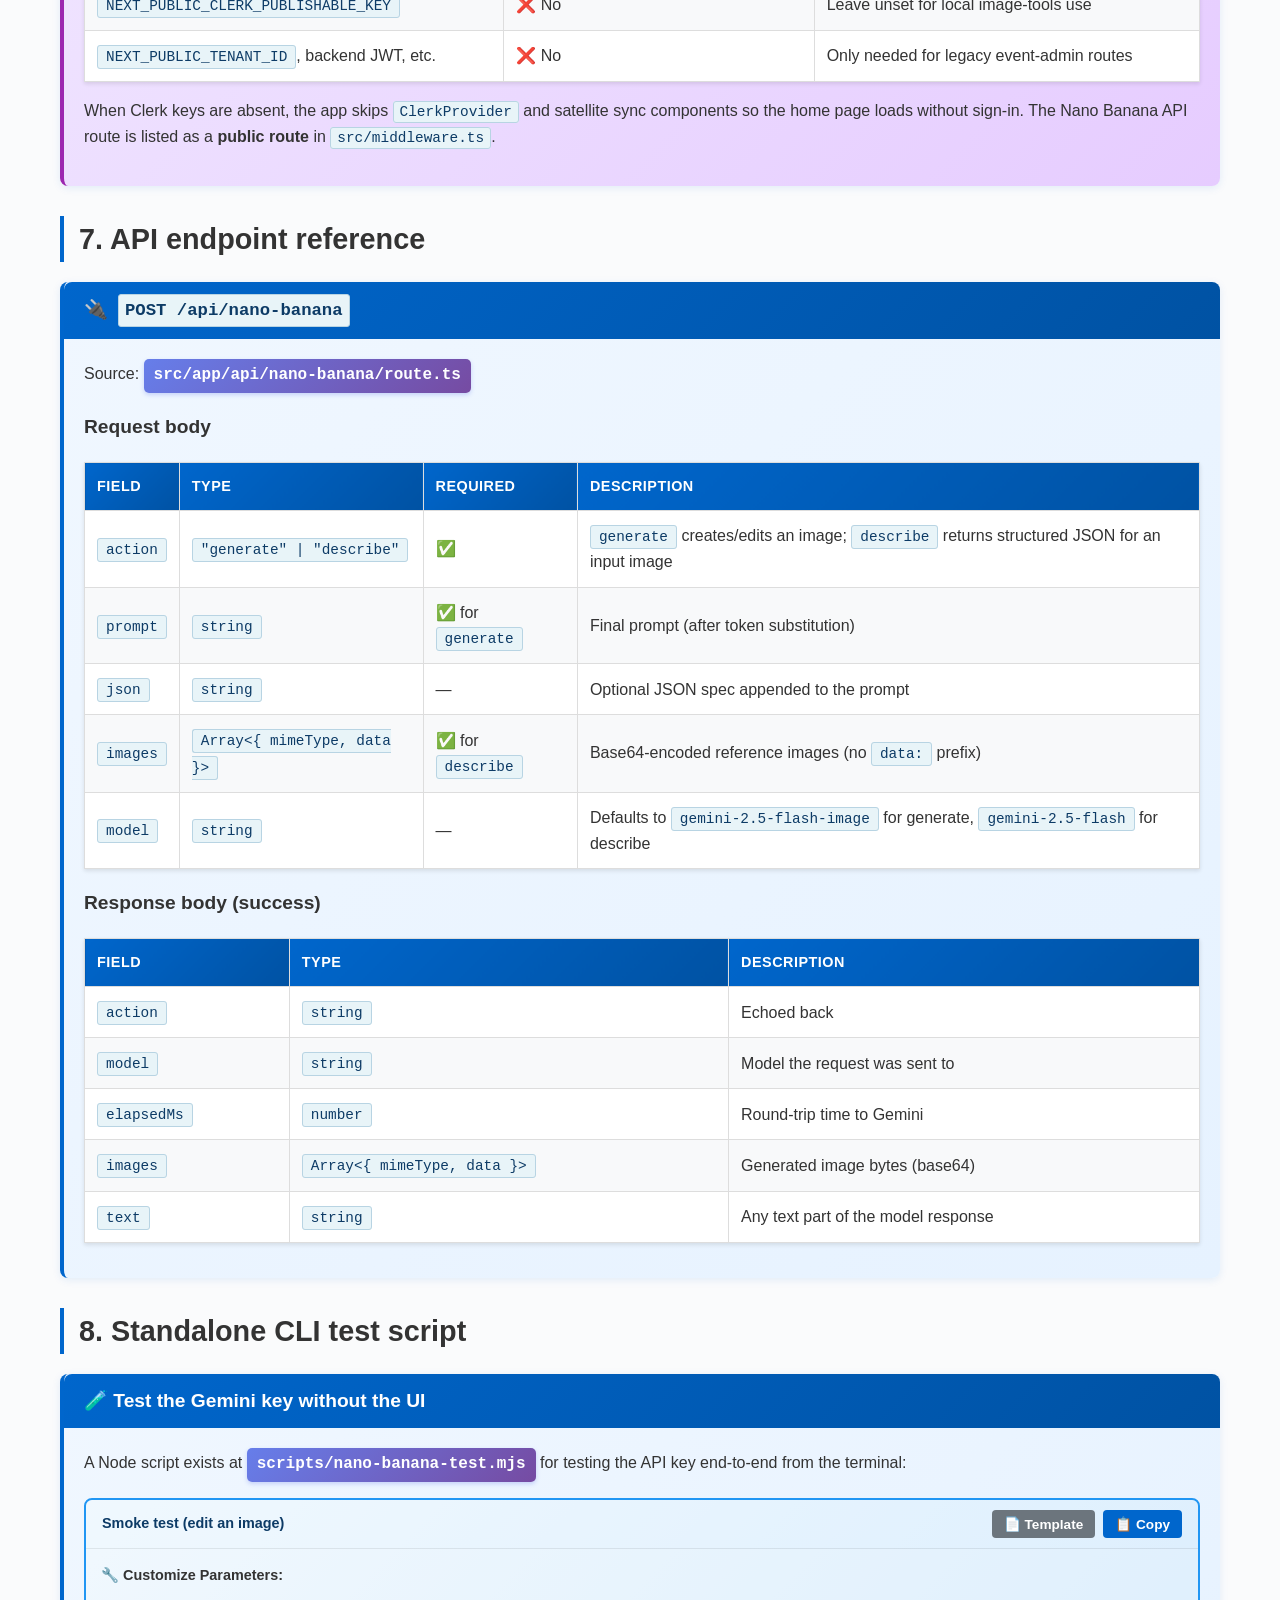
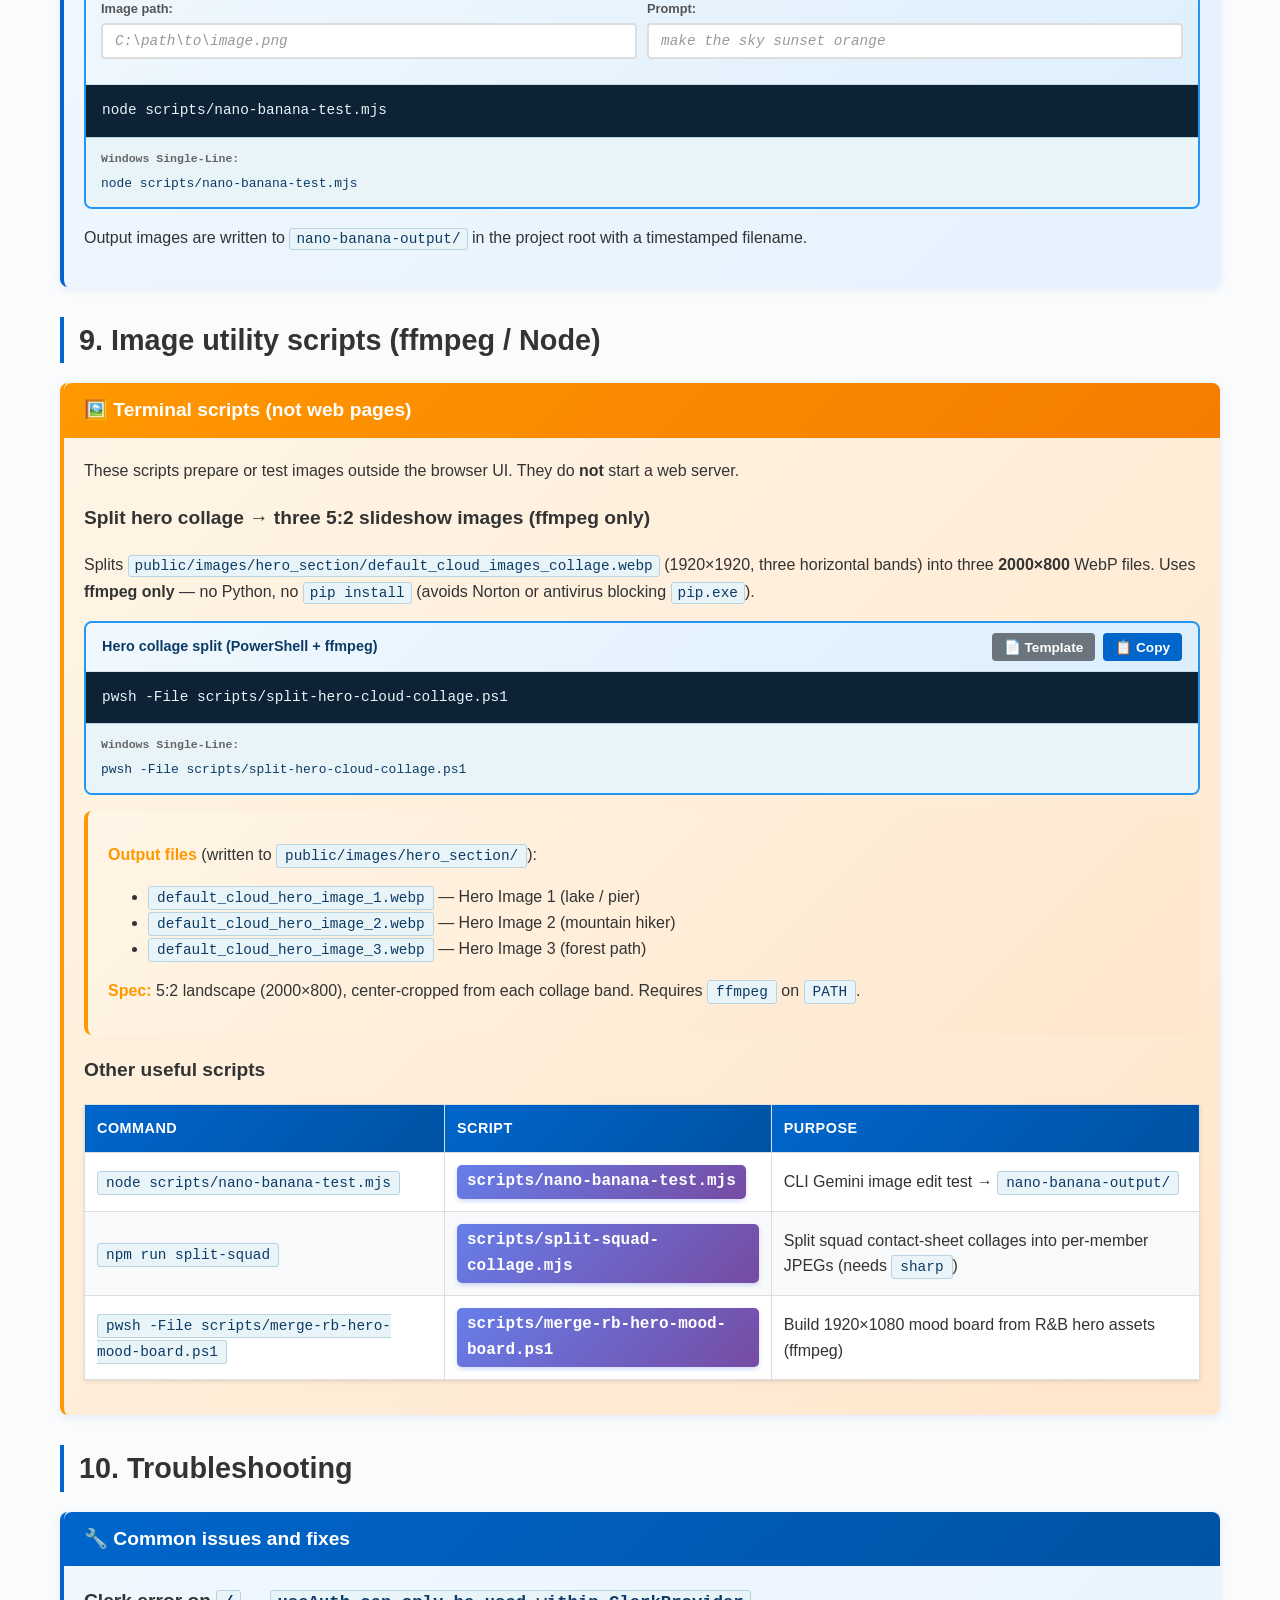
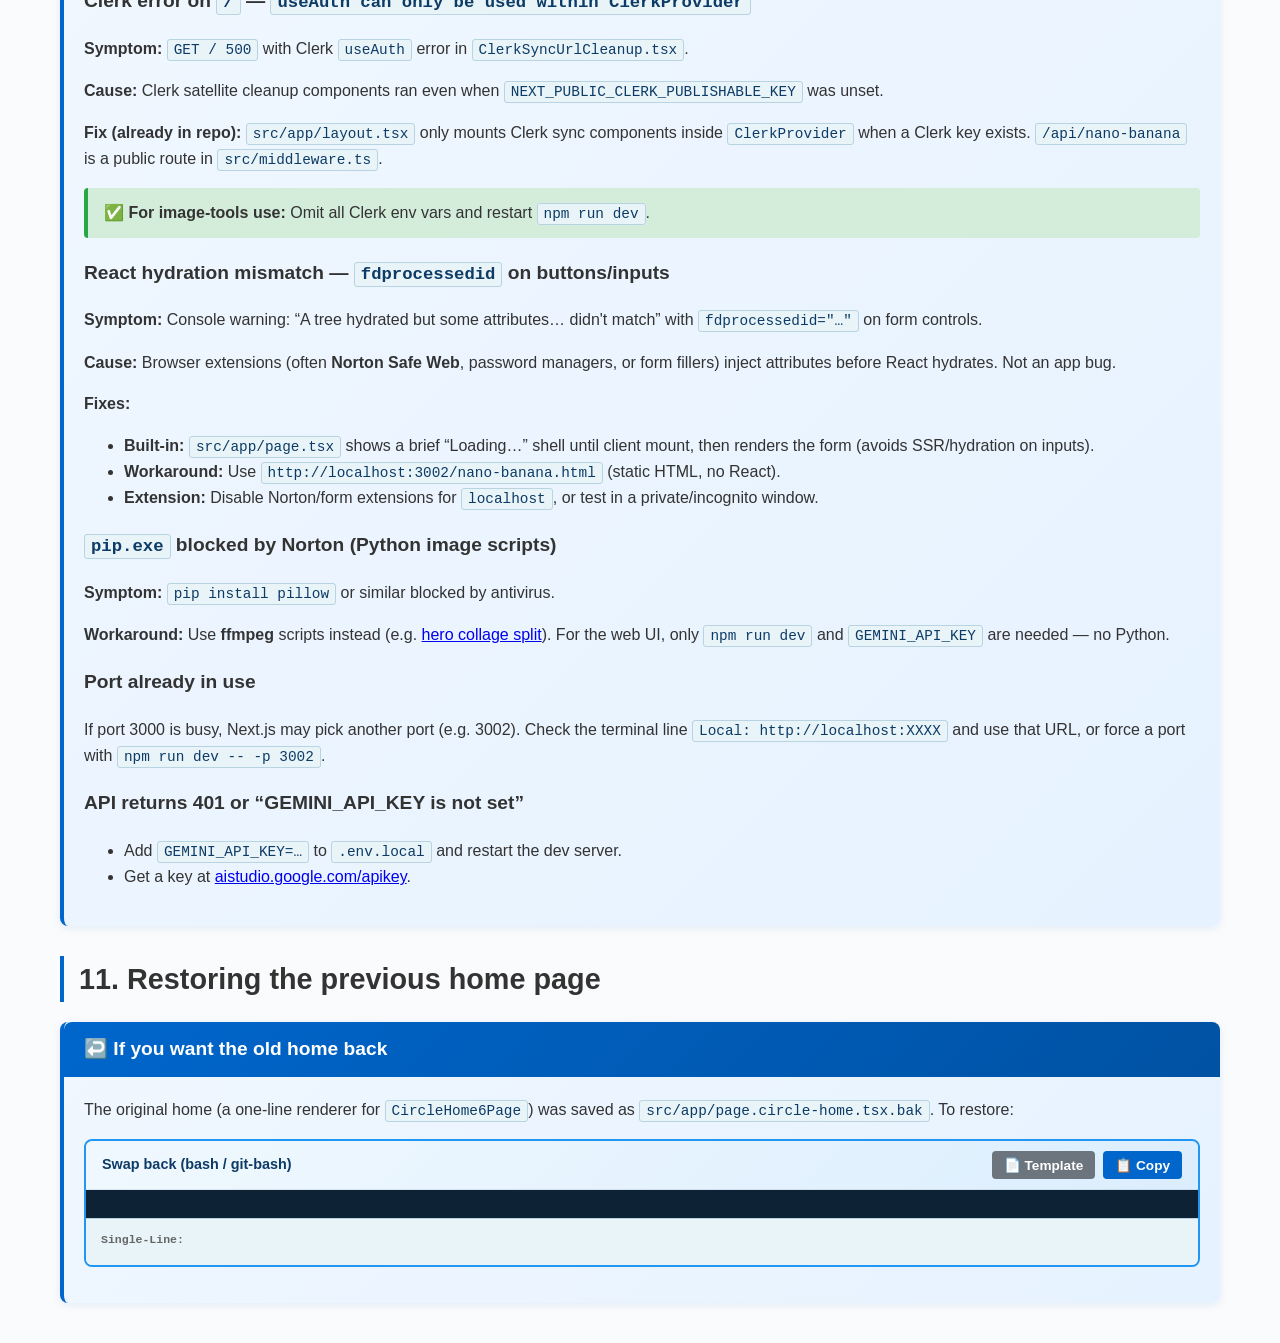
==== commit 93d52330: "AI chat" ====
--- a/documentation/nano-banana/NANO_BANANA_SETUP_GUIDE.html
+++ b/documentation/nano-banana/NANO_BANANA_SETUP_GUIDE.html
@@ -3,7 +3,7 @@
 <head>
 <meta charset="UTF-8" />
 <meta name="viewport" content="width=device-width, initial-scale=1.0" />
-<meta name="description" content="Nano Banana (Gemini 2.5 Flash Image) setup guide — start the dev server, configure the API key, and run the prompt builder." />
+<meta name="description" content="Nano Banana image-tools setup — quick start, no Clerk, port 3002, GEMINI_API_KEY, hero collage ffmpeg scripts, and troubleshooting (hydration, Norton pip)." />
 <title>Nano Banana — Setup & Start Guide</title>
 <style>
   * { box-sizing: border-box; }
@@ -140,25 +140,72 @@
 
 <h1>🍌 Nano Banana — Setup &amp; Start Guide</h1>
 <p class="lede">
-  How to start the Next.js dev server on port <code>3002</code>, configure the
-  <code>GEMINI_API_KEY</code>, and open the Nano Banana prompt builder at the site root.
+  This repo is an <strong>image-editing / AI tools</strong> workspace. The default landing page is the
+  <strong>Nano Banana Prompt Builder</strong> at <code>/</code> — not the legacy event-site home.
+  Start the dev server on port <code>3002</code>, set <code>GEMINI_API_KEY</code>, and open
+  <code>http://localhost:3002</code>. <strong>Clerk authentication is not required</strong> for this workflow.
 </p>
 
 <div class="toc">
   <h3>Table of Contents</h3>
   <ul>
-    <li><a href="#overview">1. Overview</a></li>
-    <li><a href="#env">2. Environment configuration (<code>.env.local</code>)</a></li>
-    <li><a href="#start">3. Starting the dev server (port 3002)</a></li>
-    <li><a href="#access">4. Accessing the app</a></li>
-    <li><a href="#api">5. API endpoint reference (<code>/api/nano-banana</code>)</a></li>
-    <li><a href="#cli">6. Standalone CLI test script</a></li>
-    <li><a href="#restore">7. Restoring the previous home page</a></li>
+    <li><a href="#quickstart">1. Quick start (3 steps)</a></li>
+    <li><a href="#overview">2. Overview</a></li>
+    <li><a href="#env">3. Environment configuration (<code>.env.local</code>)</a></li>
+    <li><a href="#start">4. Starting the dev server (port 3002)</a></li>
+    <li><a href="#access">5. Accessing the app &amp; URLs</a></li>
+    <li><a href="#no-clerk">6. Image-tools mode (no Clerk)</a></li>
+    <li><a href="#api">7. API endpoint reference (<code>/api/nano-banana</code>)</a></li>
+    <li><a href="#cli">8. Standalone CLI test script</a></li>
+    <li><a href="#image-scripts">9. Image utility scripts (ffmpeg / Node)</a></li>
+    <li><a href="#troubleshooting">10. Troubleshooting</a></li>
+    <li><a href="#restore">11. Restoring the previous home page</a></li>
   </ul>
 </div>
 
 <!-- ============================================ -->
-<h2 id="overview">1. Overview</h2>
+<h2 id="quickstart">1. Quick start (3 steps)</h2>
+<div class="section-container output">
+  <div class="section-header output">🚀 Run the project and open the tool</div>
+  <ol>
+    <li><strong>Create <code>.env.local</code></strong> at the project root with your Gemini key (see <a href="#env">section 3</a>).</li>
+    <li><strong>Start the dev server</strong> from the repo root (PowerShell or terminal):
+      <div class="command-block verify" data-command-type="verify"
+           data-command-base="npm run dev --"
+           data-template-command="npm run dev -- -p 3002">
+        <div class="command-header">
+          <span class="command-type">Recommended start command</span>
+          <div class="command-header-buttons">
+            <button class="copy-button-template" onclick="copyTemplateCommand(this, 'quick-dev')" title="Copy template">📄 Template</button>
+            <button class="copy-button" onclick="copyCommand(this, 'quick-dev')" title="Copy">📋 Copy</button>
+          </div>
+        </div>
+        <div class="command-content" id="quick-dev">npm run dev -- -p 3002</div>
+        <div class="command-single-line">
+          <div class="command-single-line-label">Windows Single-Line:</div>
+          <code id="quick-dev-single-code">npm run dev -- -p 3002</code>
+        </div>
+      </div>
+      <div class="warning">
+        <strong>⚠️ Port flag syntax:</strong> Use <code>npm run dev -- -p 3002</code> (note the <code>--</code> before <code>-p</code>).
+        <code>npm run dev --p -3002</code> is <em>not</em> valid and will not set the port correctly.
+      </div>
+    </li>
+    <li><strong>Open the prompt builder</strong> in your browser:
+      <ul>
+        <li>Primary: <code>http://localhost:3002/</code> (Next.js React UI)</li>
+        <li>Fallback: <code>http://localhost:3002/nano-banana.html</code> (static HTML, no React)</li>
+      </ul>
+    </li>
+  </ol>
+  <div class="success">
+    <strong>✅ You do not need</strong> Clerk keys, tenant IDs, or backend API URLs for the Nano Banana workflow.
+    Only <code>GEMINI_API_KEY</code> is required.
+  </div>
+</div>
+
+<!-- ============================================ -->
+<h2 id="overview">2. Overview</h2>
 <div class="section-container">
   <p>
     The Nano Banana prompt builder is served as the <strong>default home page</strong> of this Next.js app
@@ -176,7 +223,7 @@
 </div>
 
 <!-- ============================================ -->
-<h2 id="env">2. Environment configuration</h2>
+<h2 id="env">3. Environment configuration</h2>
 <div class="section-container parameters">
   <div class="section-header parameters">⚙️ Required environment variable</div>
   <p>Add the following line to <code>.env.local</code> at the project root:</p>
@@ -221,7 +268,7 @@
 </div>
 
 <!-- ============================================ -->
-<h2 id="start">3. Starting the dev server (port 3002)</h2>
+<h2 id="start">4. Starting the dev server (port 3002)</h2>
 <div class="section-container usage">
   <div class="section-header usage">📋 Start command</div>
 
@@ -330,7 +377,7 @@
 </div>
 
 <!-- ============================================ -->
-<h2 id="access">4. Accessing the app</h2>
+<h2 id="access">5. Accessing the app &amp; URLs</h2>
 <div class="section-container output">
   <div class="section-header output">📊 URLs</div>
   <table>
@@ -338,19 +385,46 @@
       <tr><th>URL</th><th>What it is</th></tr>
     </thead>
     <tbody>
-      <tr><td><code>http://localhost:3002</code></td><td>Nano Banana prompt builder (the new default home)</td></tr>
-      <tr><td><code>http://localhost:3002/nano-banana.html</code></td><td>Standalone static HTML fallback (same UI, served from <code>public/</code>)</td></tr>
-      <tr><td><code>http://localhost:3002/api/nano-banana</code></td><td>POST endpoint called by the page — see next section</td></tr>
+      <tr><td><code>http://localhost:3002/</code></td><td><strong>Landing page</strong> — Nano Banana prompt builder (<code>src/app/page.tsx</code>). This is the main entry for image editing.</td></tr>
+      <tr><td><code>http://localhost:3002/nano-banana.html</code></td><td>Static HTML fallback (same UI, no React hydration — useful if browser extensions cause console warnings)</td></tr>
+      <tr><td><code>POST http://localhost:3002/api/nano-banana</code></td><td>Server API used by the page (generate / describe) — public, no sign-in required</td></tr>
+      <tr><td><code>http://localhost:3002/home-backup</code></td><td><em>Not image tools</em> — legacy MCEFEE event homepage (only if you need the old site)</td></tr>
     </tbody>
   </table>
 
+  <div class="info">
+    <strong>ℹ️ No separate <code>/tools</code> route:</strong> The site root <code>/</code> <em>is</em> the tools hub for this project.
+    CLI scripts (collage split, squad split, etc.) run in the terminal — see <a href="#image-scripts">section 9</a>.
+  </div>
+
   <div class="success">
-    <strong>✅ Smoke test:</strong> Open <code>http://localhost:3002</code>, drop a reference image, fill the attributes, click <strong>🍌 Run via Nano Banana API</strong>. A generated image appears inline on success.
-  </div>
-</div>
-
-<!-- ============================================ -->
-<h2 id="api">5. API endpoint reference</h2>
+    <strong>✅ Smoke test:</strong> Open <code>http://localhost:3002/</code>, drop a reference image, fill the attributes, click <strong>🍌 Run via Nano Banana API</strong>. A generated image appears inline on success.
+  </div>
+</div>
+
+<!-- ============================================ -->
+<h2 id="no-clerk">6. Image-tools mode (no Clerk)</h2>
+<div class="section-container usage">
+  <div class="section-header usage">🔓 Authentication not required</div>
+  <p>
+    This workspace was repurposed for <strong>image editing and AI tooling</strong>. You can run it locally
+    without Clerk, Stripe, tenant IDs, or the Rust backend API.
+  </p>
+  <table>
+    <thead>
+      <tr><th>Variable / service</th><th>Required for Nano Banana?</th><th>Notes</th></tr>
+    </thead>
+    <tbody>
+      <tr><td><code>GEMINI_API_KEY</code></td><td>✅ Yes</td><td>Only required env var for the prompt builder</td></tr>
+      <tr><td><code>NEXT_PUBLIC_CLERK_PUBLISHABLE_KEY</code></td><td>❌ No</td><td>Leave unset for local image-tools use</td></tr>
+      <tr><td><code>NEXT_PUBLIC_TENANT_ID</code>, backend JWT, etc.</td><td>❌ No</td><td>Only needed for legacy event-admin routes</td></tr>
+    </tbody>
+  </table>
+  <p>When Clerk keys are absent, the app skips <code>ClerkProvider</code> and satellite sync components so the home page loads without sign-in. The Nano Banana API route is listed as a <strong>public route</strong> in <code>src/middleware.ts</code>.</p>
+</div>
+
+<!-- ============================================ -->
+<h2 id="api">7. API endpoint reference</h2>
 <div class="section-container">
   <div class="section-header">🔌 <code>POST /api/nano-banana</code></div>
   <p>Source: <span class="script-name">src/app/api/nano-banana/route.ts</span></p>
@@ -385,7 +459,7 @@
 </div>
 
 <!-- ============================================ -->
-<h2 id="cli">6. Standalone CLI test script</h2>
+<h2 id="cli">8. Standalone CLI test script</h2>
 <div class="section-container">
   <div class="section-header">🧪 Test the Gemini key without the UI</div>
   <p>A Node script exists at <span class="script-name">scripts/nano-banana-test.mjs</span> for testing the API key end-to-end from the terminal:</p>
@@ -424,7 +498,95 @@
 </div>
 
 <!-- ============================================ -->
-<h2 id="restore">7. Restoring the previous home page</h2>
+<h2 id="image-scripts">9. Image utility scripts (ffmpeg / Node)</h2>
+<div class="section-container parameters">
+  <div class="section-header parameters">🖼️ Terminal scripts (not web pages)</div>
+  <p>These scripts prepare or test images outside the browser UI. They do <strong>not</strong> start a web server.</p>
+
+  <h3>Split hero collage → three 5:2 slideshow images (ffmpeg only)</h3>
+  <p>
+    Splits <code>public/images/hero_section/default_cloud_images_collage.webp</code> (1920×1920, three horizontal bands)
+    into three <strong>2000×800</strong> WebP files. Uses <strong>ffmpeg only</strong> — no Python, no <code>pip install</code>
+    (avoids Norton or antivirus blocking <code>pip.exe</code>).
+  </p>
+
+  <div class="command-block" data-command-type="setup"
+       data-command-base="pwsh -File scripts/split-hero-cloud-collage.ps1"
+       data-template-command="pwsh -File scripts/split-hero-cloud-collage.ps1">
+    <div class="command-header">
+      <span class="command-type">Hero collage split (PowerShell + ffmpeg)</span>
+      <div class="command-header-buttons">
+        <button class="copy-button-template" onclick="copyTemplateCommand(this, 'hero-split')" title="Copy template">📄 Template</button>
+        <button class="copy-button" onclick="copyCommand(this, 'hero-split')" title="Copy">📋 Copy</button>
+      </div>
+    </div>
+    <div class="command-content" id="hero-split">pwsh -File scripts/split-hero-cloud-collage.ps1</div>
+    <div class="command-single-line">
+      <div class="command-single-line-label">Windows Single-Line:</div>
+      <code id="hero-split-single-code">pwsh -File scripts/split-hero-cloud-collage.ps1</code>
+    </div>
+  </div>
+
+  <div class="parameters-list">
+    <p><strong>Output files</strong> (written to <code>public/images/hero_section/</code>):</p>
+    <ul>
+      <li><code>default_cloud_hero_image_1.webp</code> — Hero Image 1 (lake / pier)</li>
+      <li><code>default_cloud_hero_image_2.webp</code> — Hero Image 2 (mountain hiker)</li>
+      <li><code>default_cloud_hero_image_3.webp</code> — Hero Image 3 (forest path)</li>
+    </ul>
+    <p><strong>Spec:</strong> 5:2 landscape (2000×800), center-cropped from each collage band. Requires <code>ffmpeg</code> on <code>PATH</code>.</p>
+  </div>
+
+  <h3>Other useful scripts</h3>
+  <table>
+    <thead>
+      <tr><th>Command</th><th>Script</th><th>Purpose</th></tr>
+    </thead>
+    <tbody>
+      <tr><td><code>node scripts/nano-banana-test.mjs</code></td><td><span class="script-name">scripts/nano-banana-test.mjs</span></td><td>CLI Gemini image edit test → <code>nano-banana-output/</code></td></tr>
+      <tr><td><code>npm run split-squad</code></td><td><span class="script-name">scripts/split-squad-collage.mjs</span></td><td>Split squad contact-sheet collages into per-member JPEGs (needs <code>sharp</code>)</td></tr>
+      <tr><td><code>pwsh -File scripts/merge-rb-hero-mood-board.ps1</code></td><td><span class="script-name">scripts/merge-rb-hero-mood-board.ps1</span></td><td>Build 1920×1080 mood board from R&amp;B hero assets (ffmpeg)</td></tr>
+    </tbody>
+  </table>
+</div>
+
+<!-- ============================================ -->
+<h2 id="troubleshooting">10. Troubleshooting</h2>
+<div class="section-container">
+  <div class="section-header">🔧 Common issues and fixes</div>
+
+  <h3>Clerk error on <code>/</code> — <code>useAuth can only be used within ClerkProvider</code></h3>
+  <p><strong>Symptom:</strong> <code>GET / 500</code> with Clerk <code>useAuth</code> error in <code>ClerkSyncUrlCleanup.tsx</code>.</p>
+  <p><strong>Cause:</strong> Clerk satellite cleanup components ran even when <code>NEXT_PUBLIC_CLERK_PUBLISHABLE_KEY</code> was unset.</p>
+  <p><strong>Fix (already in repo):</strong> <code>src/app/layout.tsx</code> only mounts Clerk sync components inside <code>ClerkProvider</code> when a Clerk key exists. <code>/api/nano-banana</code> is a public route in <code>src/middleware.ts</code>.</p>
+  <div class="success"><strong>✅ For image-tools use:</strong> Omit all Clerk env vars and restart <code>npm run dev</code>.</div>
+
+  <h3>React hydration mismatch — <code>fdprocessedid</code> on buttons/inputs</h3>
+  <p><strong>Symptom:</strong> Console warning: “A tree hydrated but some attributes… didn't match” with <code>fdprocessedid="…"</code> on form controls.</p>
+  <p><strong>Cause:</strong> Browser extensions (often <strong>Norton Safe Web</strong>, password managers, or form fillers) inject attributes before React hydrates. Not an app bug.</p>
+  <p><strong>Fixes:</strong></p>
+  <ul>
+    <li><strong>Built-in:</strong> <code>src/app/page.tsx</code> shows a brief “Loading…” shell until client mount, then renders the form (avoids SSR/hydration on inputs).</li>
+    <li><strong>Workaround:</strong> Use <code>http://localhost:3002/nano-banana.html</code> (static HTML, no React).</li>
+    <li><strong>Extension:</strong> Disable Norton/form extensions for <code>localhost</code>, or test in a private/incognito window.</li>
+  </ul>
+
+  <h3><code>pip.exe</code> blocked by Norton (Python image scripts)</h3>
+  <p><strong>Symptom:</strong> <code>pip install pillow</code> or similar blocked by antivirus.</p>
+  <p><strong>Workaround:</strong> Use <strong>ffmpeg</strong> scripts instead (e.g. <a href="#image-scripts">hero collage split</a>). For the web UI, only <code>npm run dev</code> and <code>GEMINI_API_KEY</code> are needed — no Python.</p>
+
+  <h3>Port already in use</h3>
+  <p>If port 3000 is busy, Next.js may pick another port (e.g. 3002). Check the terminal line <code>Local: http://localhost:XXXX</code> and use that URL, or force a port with <code>npm run dev -- -p 3002</code>.</p>
+
+  <h3>API returns 401 or “GEMINI_API_KEY is not set”</h3>
+  <ul>
+    <li>Add <code>GEMINI_API_KEY=…</code> to <code>.env.local</code> and restart the dev server.</li>
+    <li>Get a key at <a href="https://aistudio.google.com/apikey" target="_blank" rel="noopener noreferrer">aistudio.google.com/apikey</a>.</li>
+  </ul>
+</div>
+
+<!-- ============================================ -->
+<h2 id="restore">11. Restoring the previous home page</h2>
 <div class="section-container">
   <div class="section-header">↩️ If you want the old home back</div>
   <p>The original home (a one-line renderer for <code>CircleHome6Page</code>) was saved as <code>src/app/page.circle-home.tsx.bak</code>. To restore:</p>
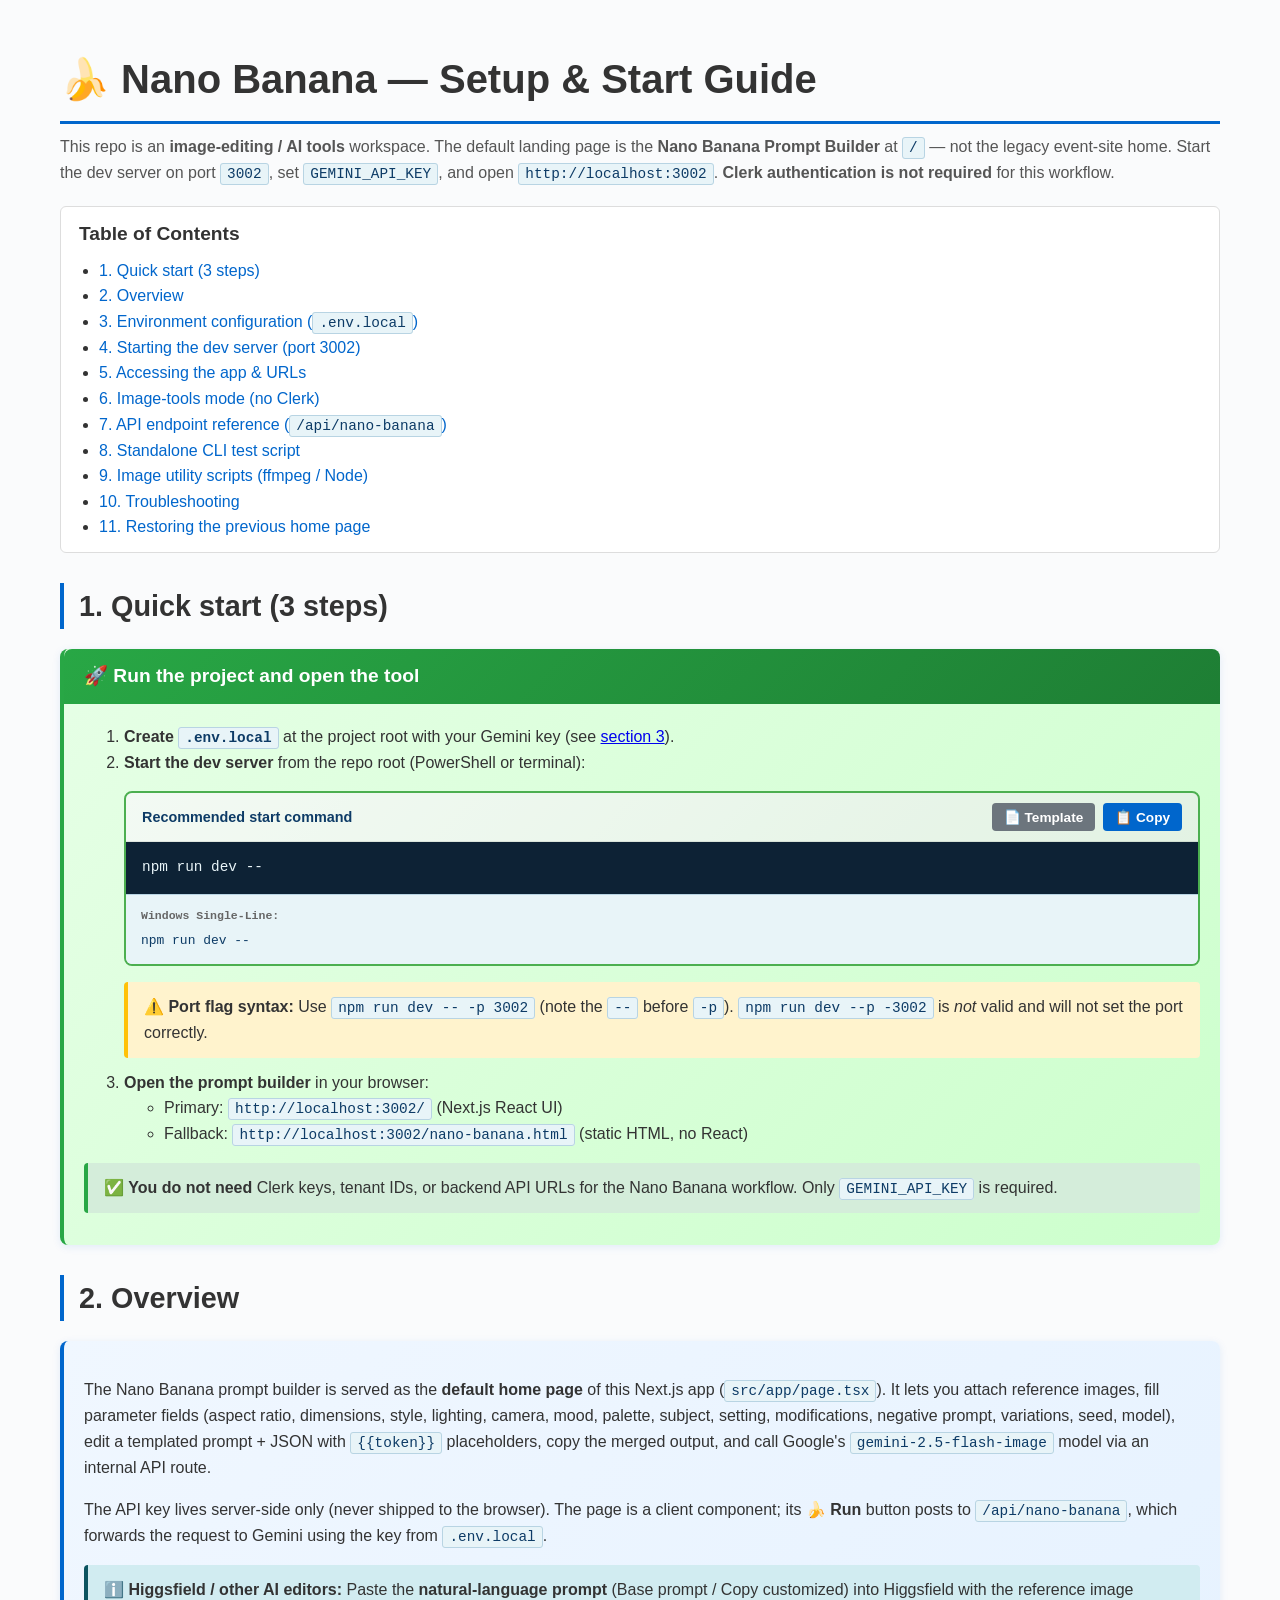
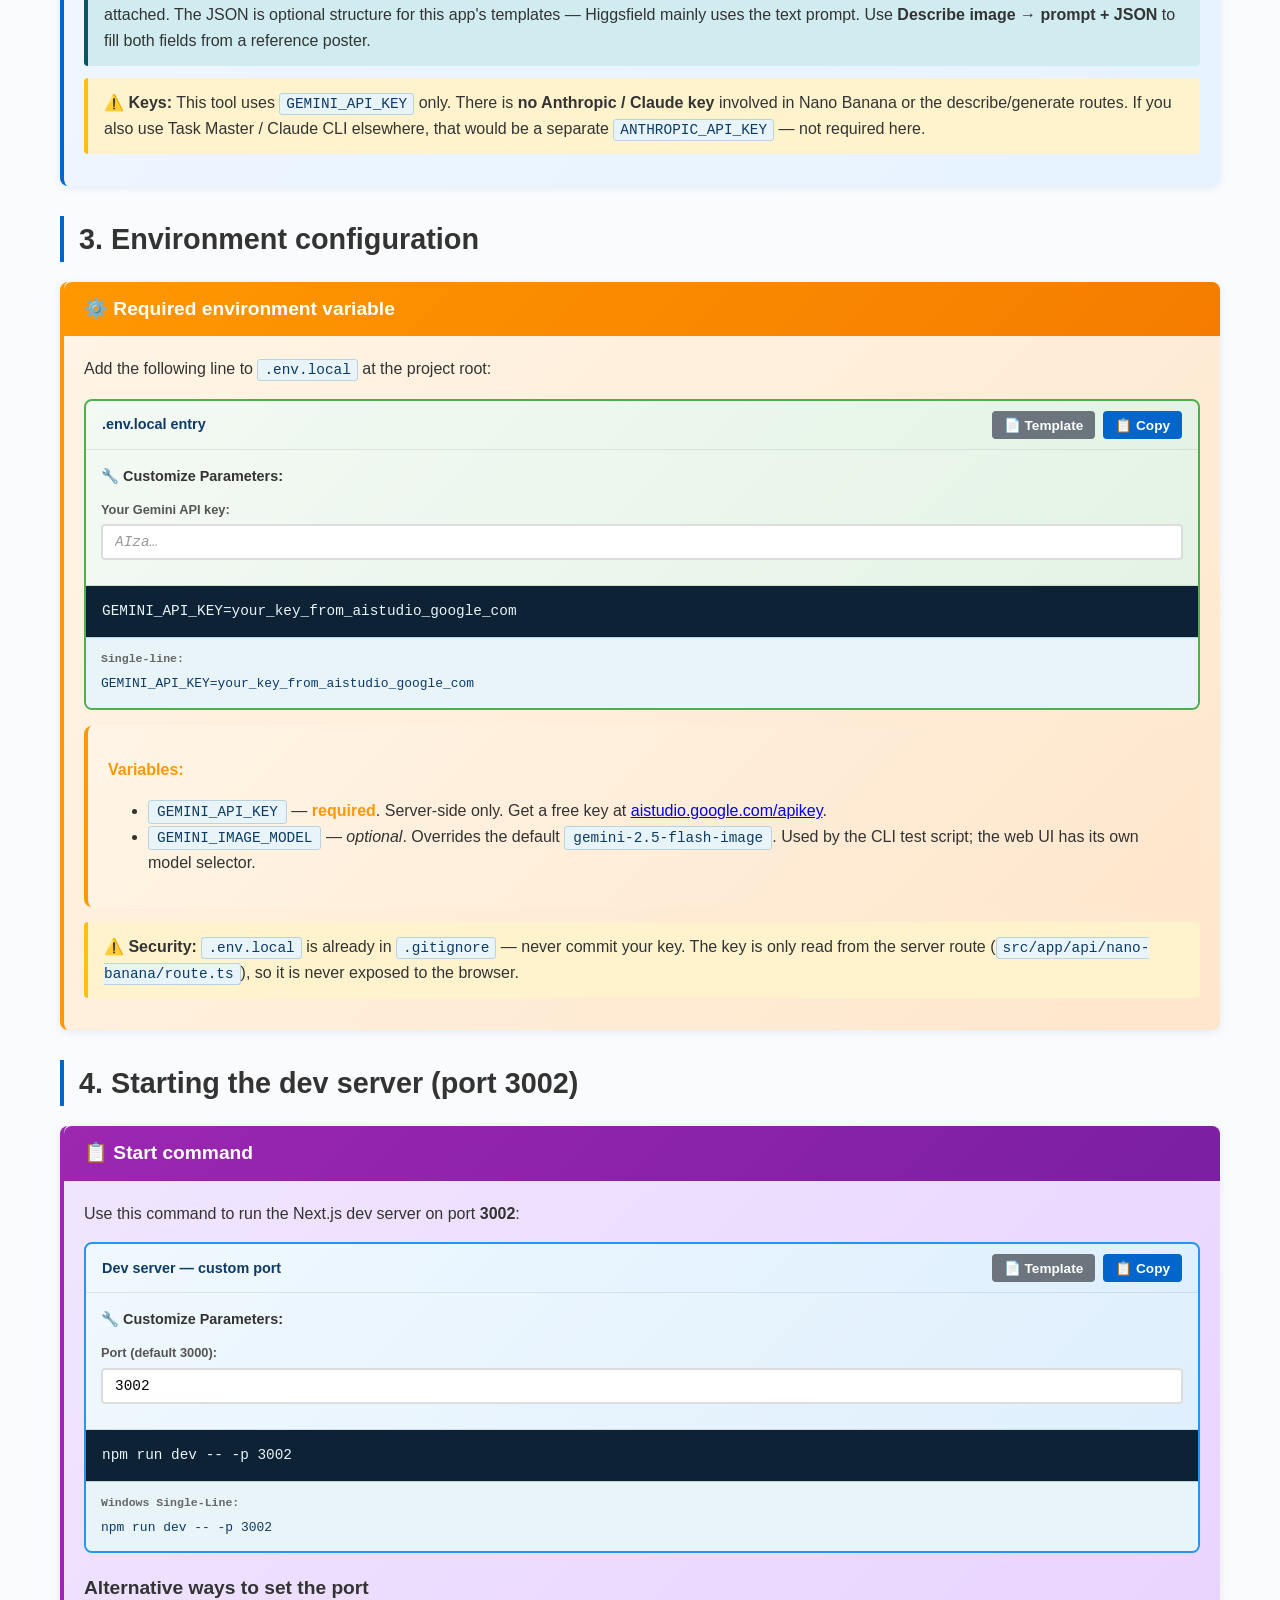
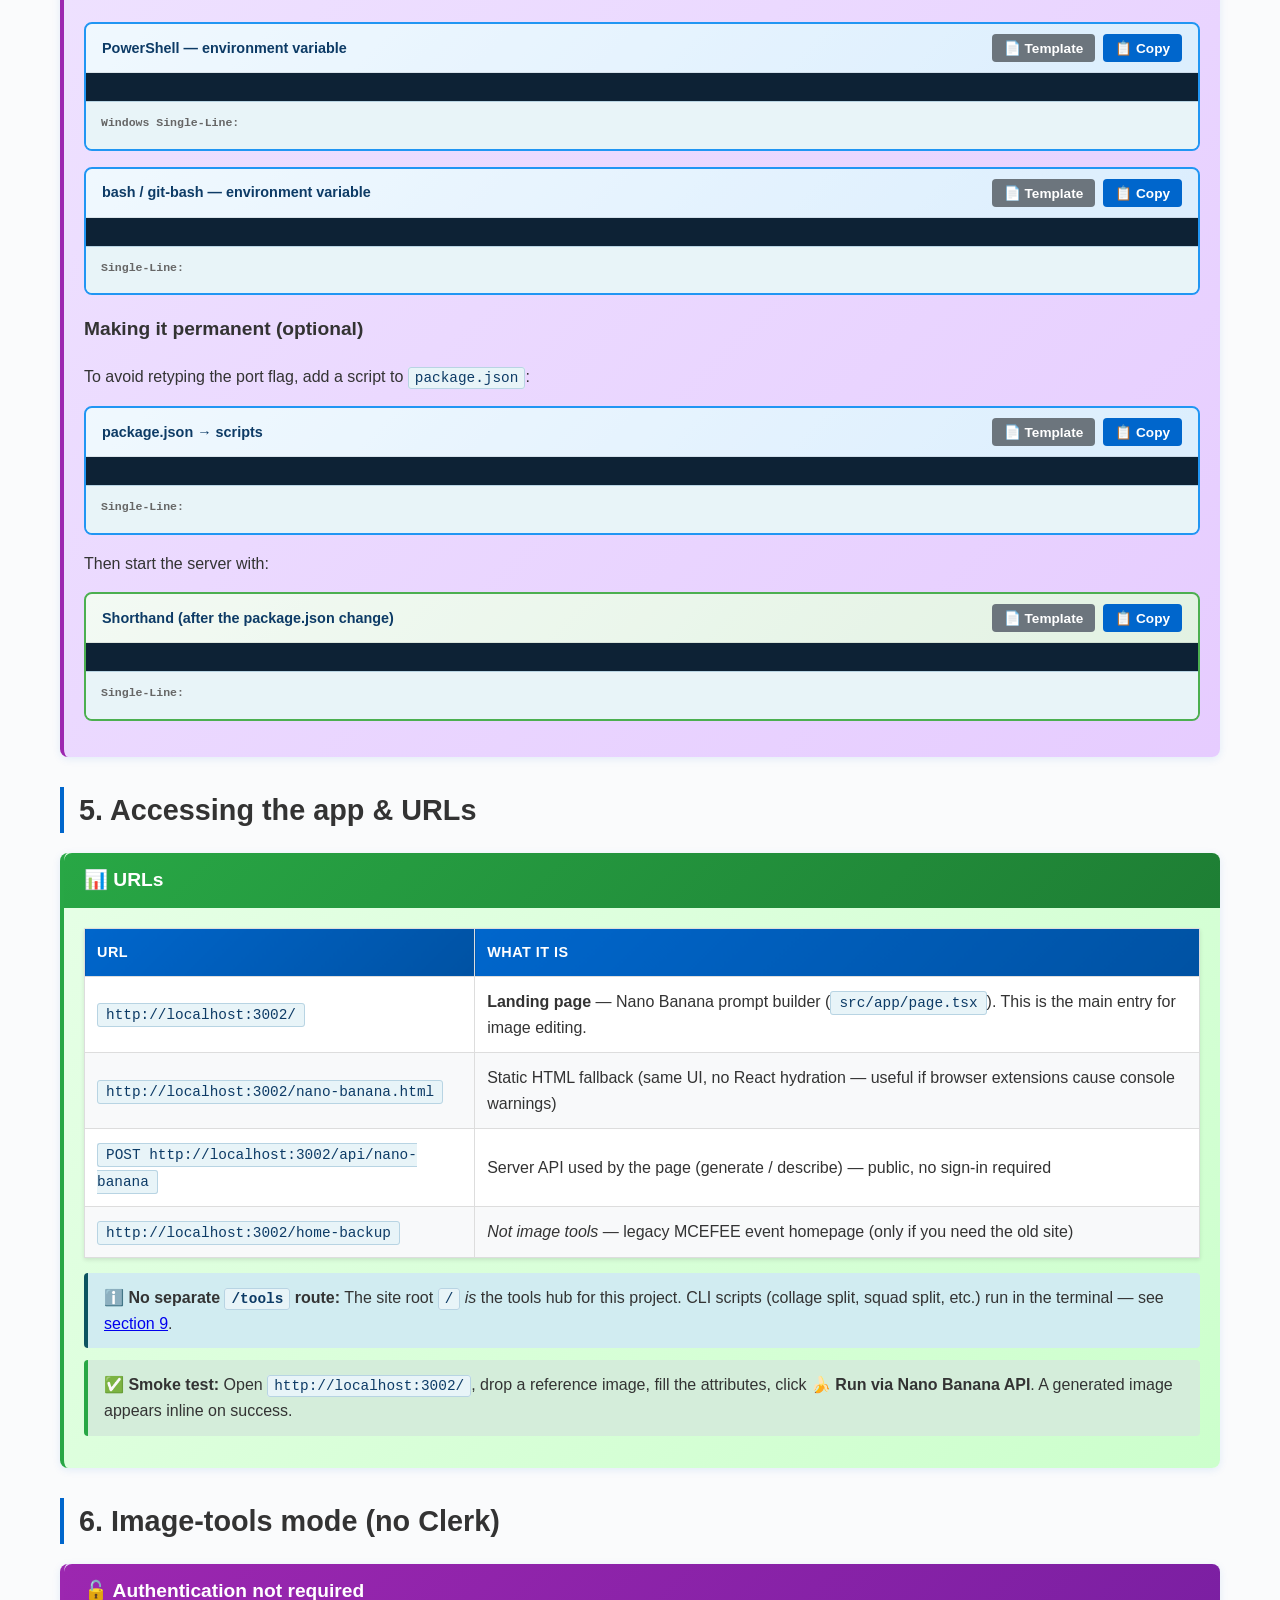
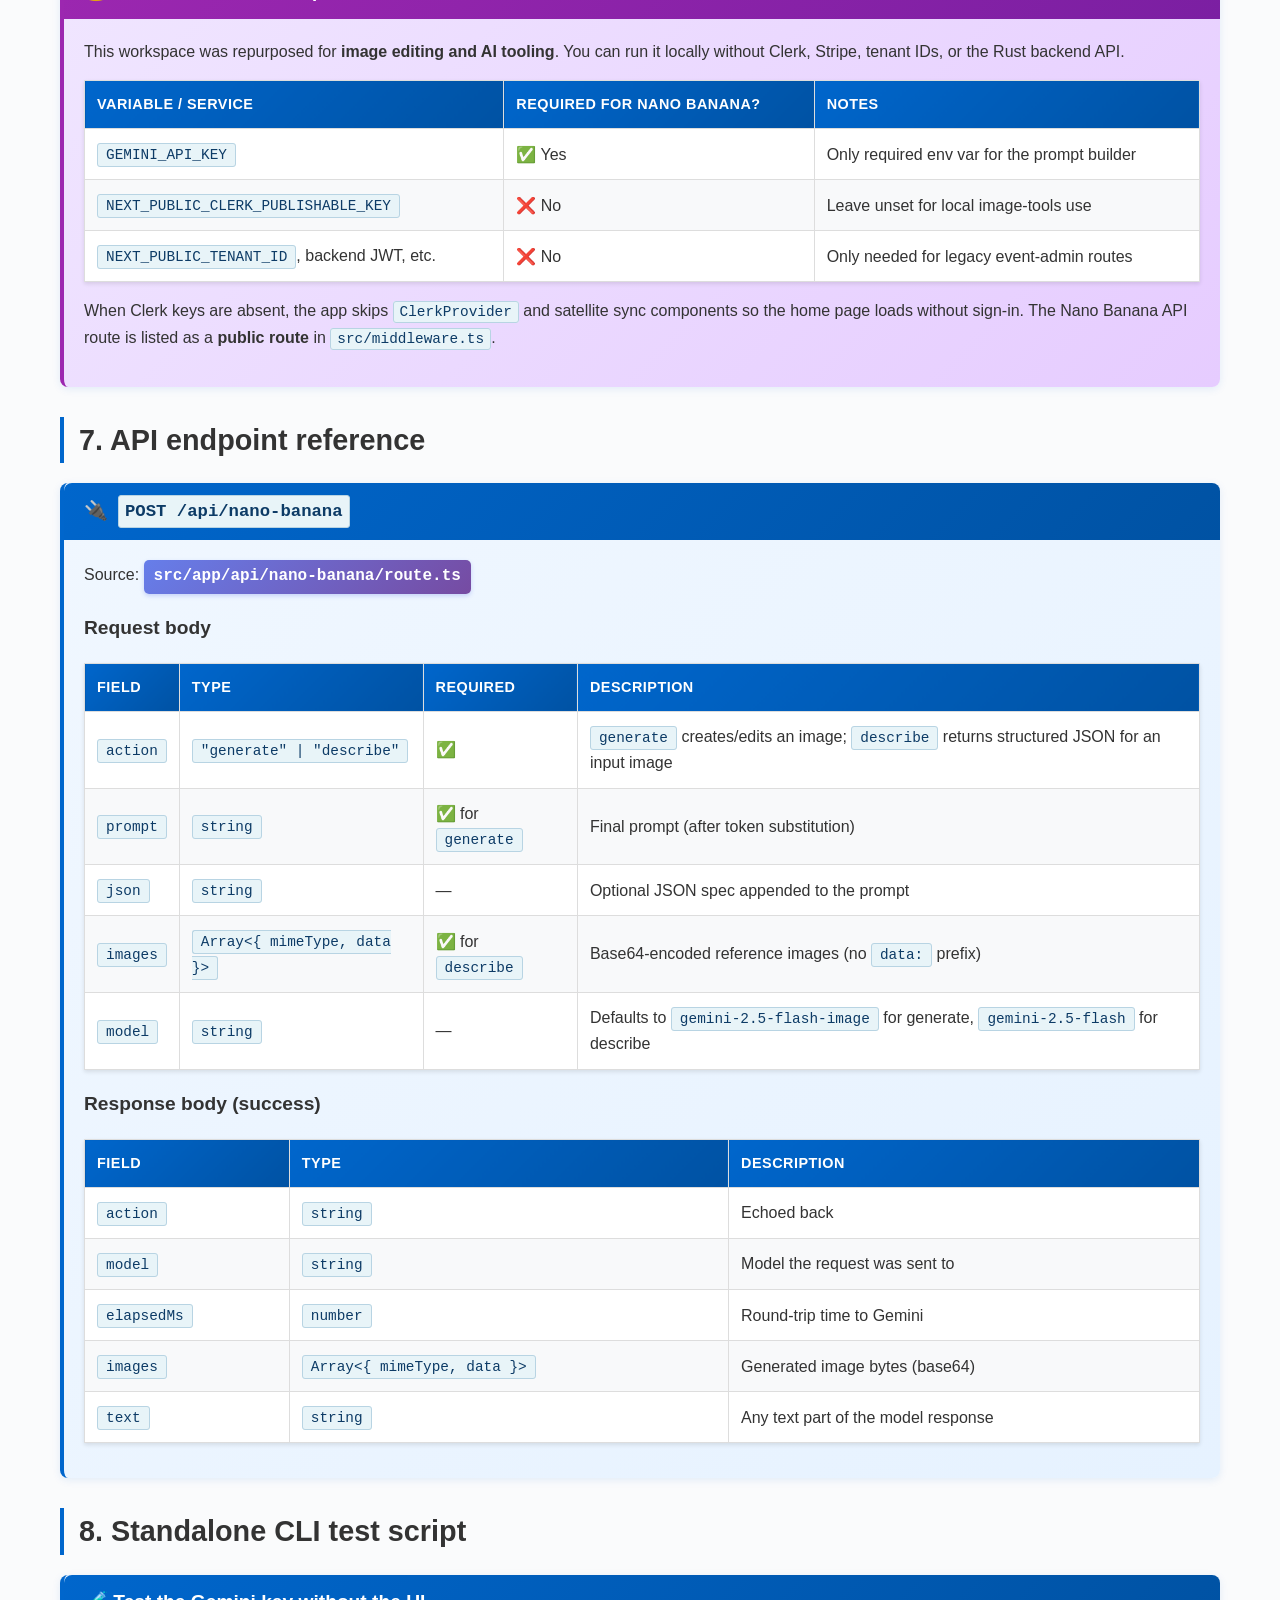
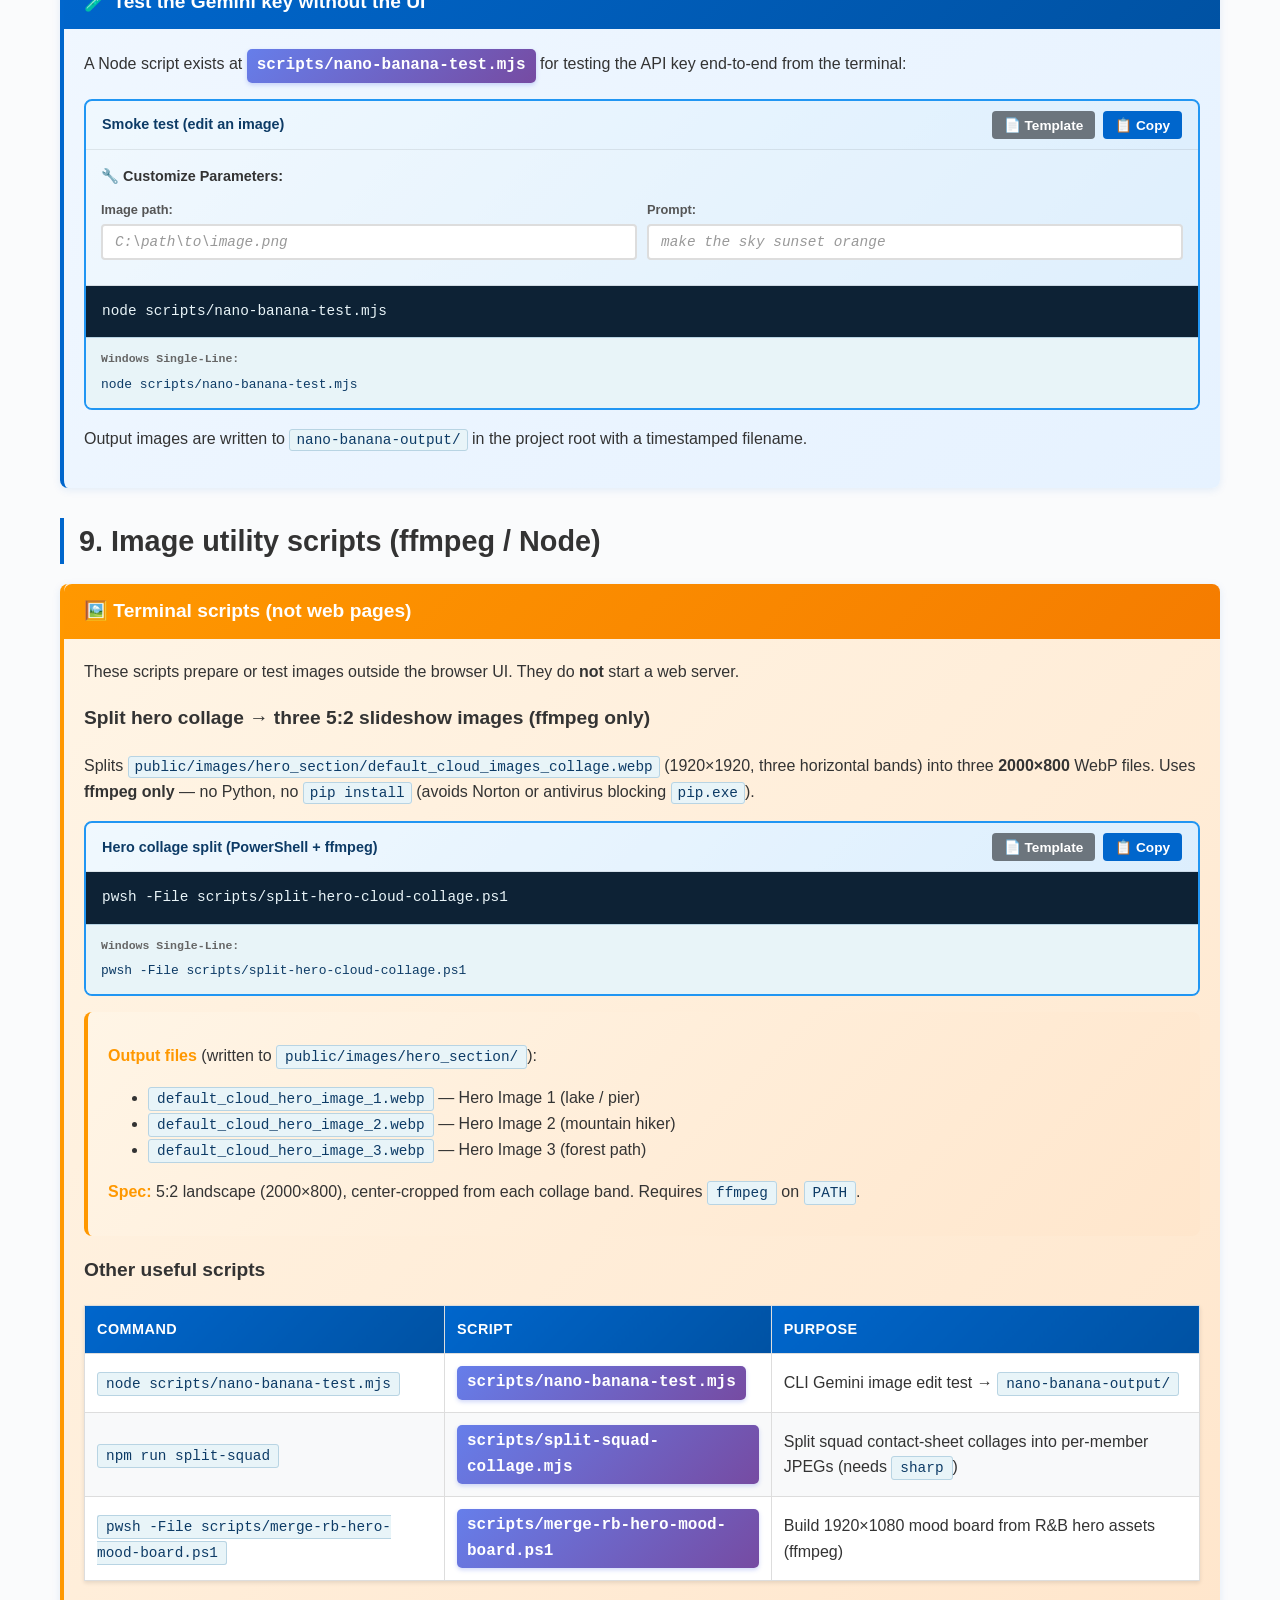
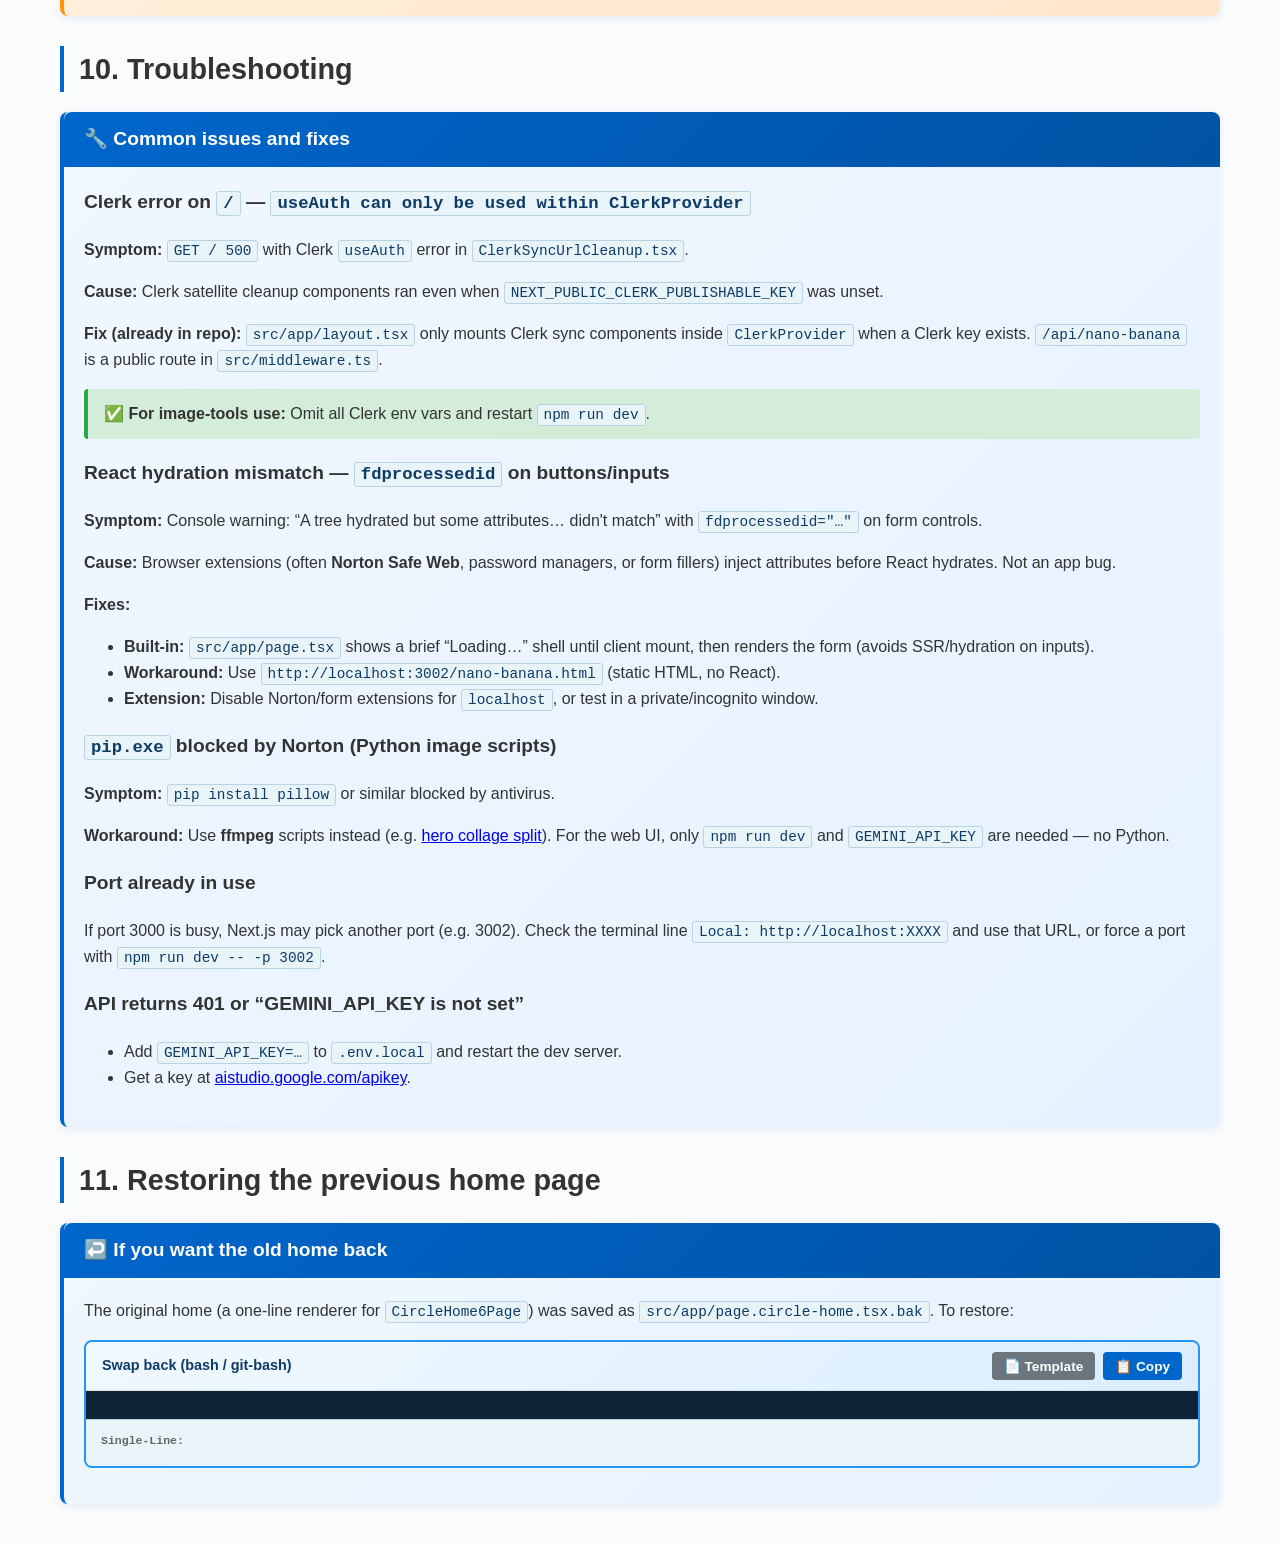
==== commit ddbb4c89: "Add Nano Banana Expand (Claude) and Onam Higgsfield presets. Support compressing oversized refs for " ====
--- a/documentation/nano-banana/NANO_BANANA_SETUP_GUIDE.html
+++ b/documentation/nano-banana/NANO_BANANA_SETUP_GUIDE.html
@@ -220,6 +220,17 @@
     its <strong>🍌 Run</strong> button posts to <code>/api/nano-banana</code>, which forwards the request
     to Gemini using the key from <code>.env.local</code>.
   </p>
+  <div class="info">
+    <strong>ℹ️ Higgsfield / other AI editors:</strong> Paste the <strong>natural-language prompt</strong>
+    (Base prompt / Copy customized) into Higgsfield with the reference image attached.
+    The JSON is optional structure for this app's templates — Higgsfield mainly uses the text prompt.
+    Use <strong>Describe image → prompt + JSON</strong> to fill both fields from a reference poster.
+  </div>
+  <div class="warning">
+    <strong>⚠️ Keys:</strong> This tool uses <code>GEMINI_API_KEY</code> only.
+    There is <strong>no Anthropic / Claude key</strong> involved in Nano Banana or the describe/generate routes.
+    If you also use Task Master / Claude CLI elsewhere, that would be a separate <code>ANTHROPIC_API_KEY</code> — not required here.
+  </div>
 </div>
 
 <!-- ============================================ -->
